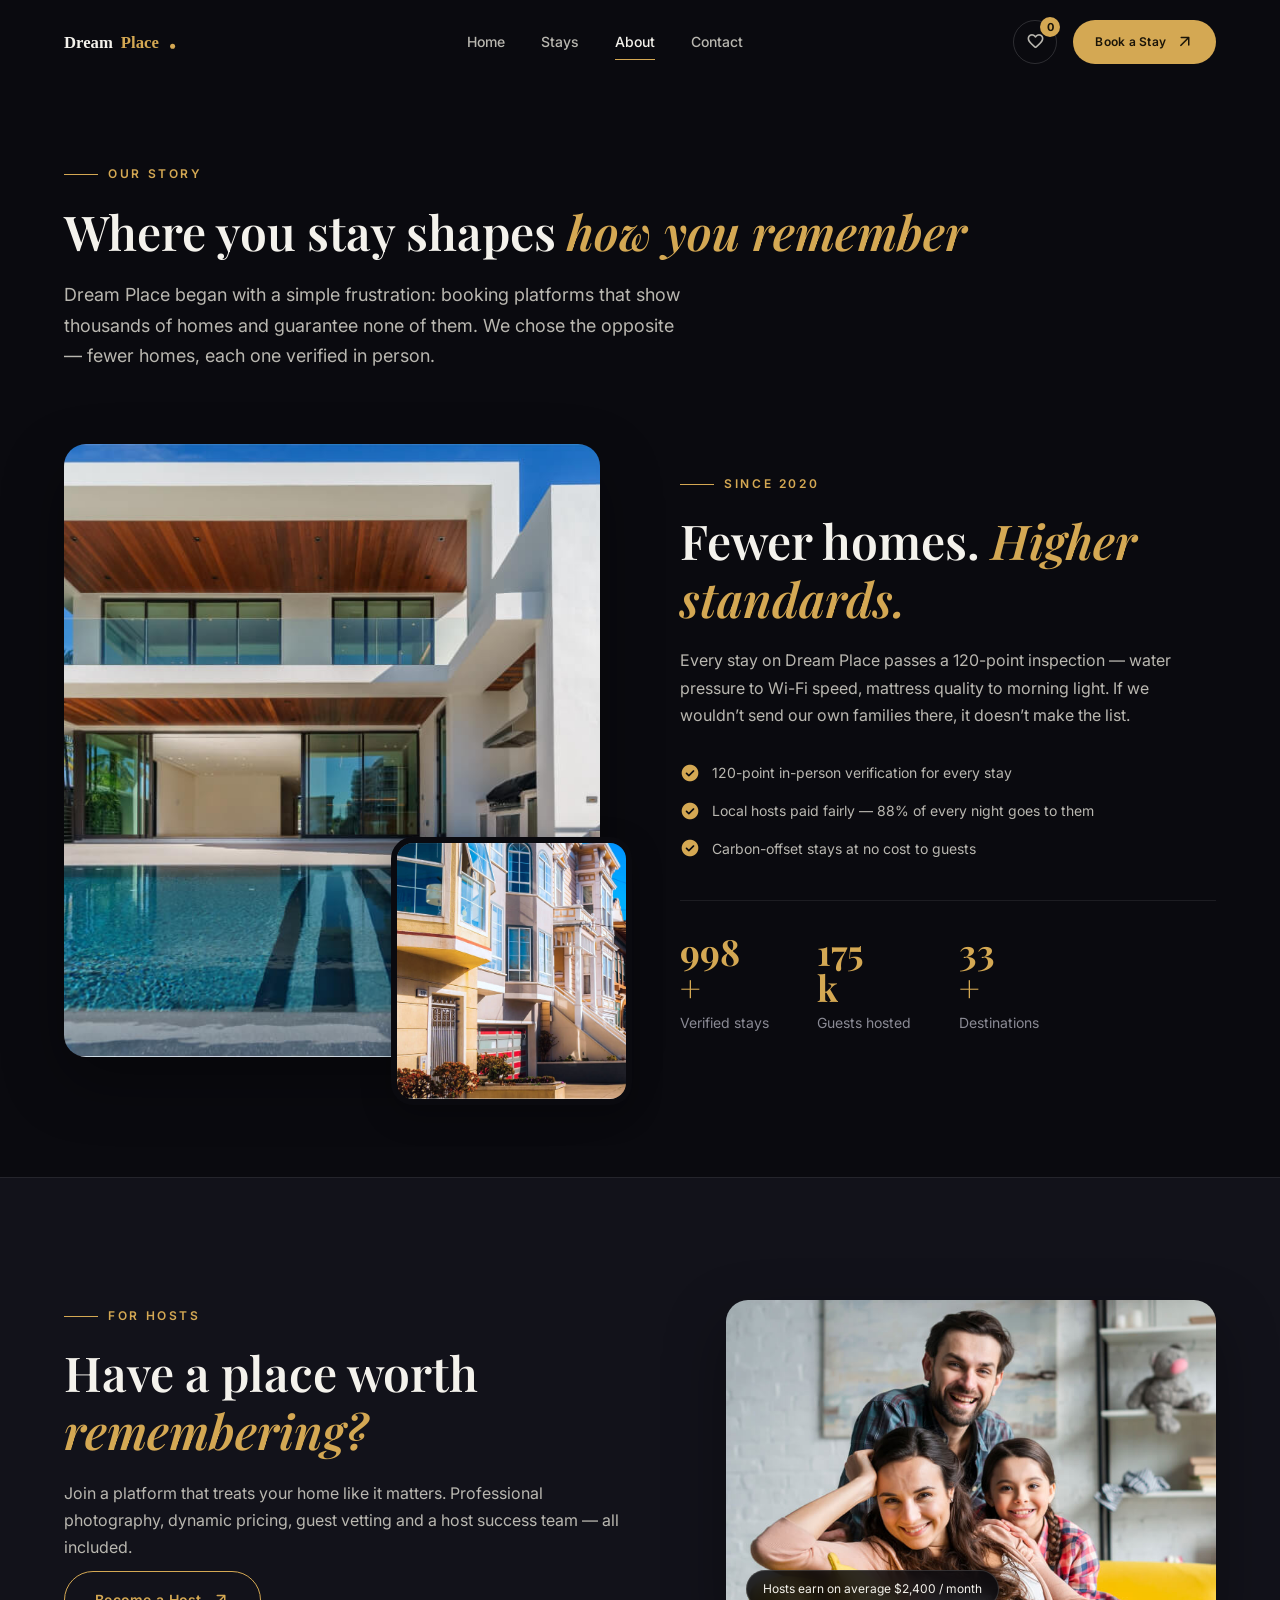
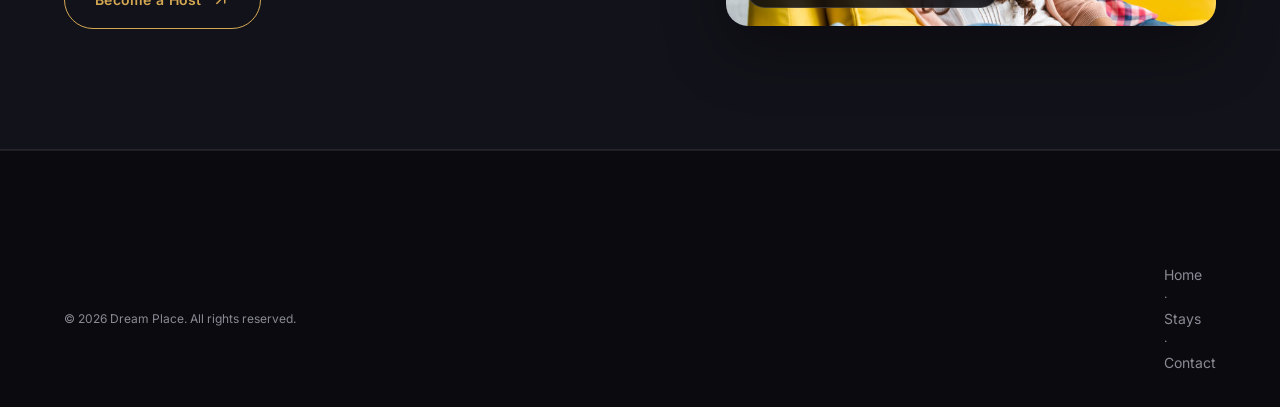
==== about.html @ 1226653e "feat: transform Dream Place into a high-end house booking platform - 6 connected pages: home, stays," ====
<!doctype html>
<html lang="en">
  <head>
    <meta charset="UTF-8" />
    <meta name="viewport" content="width=device-width, initial-scale=1.0" />
    <title>About — Dream Place</title>
    <meta name="description" content="The story behind Dream Place — a booking platform built on the belief that where you stay shapes how you remember." />
    <meta name="theme-color" content="#0a0a0f" />
    <link rel="shortcut icon" href="favicon.svg" type="image/svg+xml" />
    <link rel="preconnect" href="https://fonts.googleapis.com" />
    <link rel="preconnect" href="https://fonts.gstatic.com" crossorigin />
    <link
      href="https://fonts.googleapis.com/css2?family=Inter:wght@300;400;500;600;700&family=Playfair+Display:ital,wght@0,500;0,600;0,700;1,500&display=swap"
      rel="stylesheet" />
    <link
      rel="stylesheet"
      href="https://fonts.googleapis.com/css2?family=Material+Symbols+Rounded:opsz,wght,FILL,GRAD@24,400,0..1,0" />
    <link rel="stylesheet" href="./assets/css/style.css" />
    <link rel="stylesheet" href="./assets/css/pages.css" />
    <script src="./assets/js/main.js" defer></script>
    <script src="./assets/js/booking.js" defer></script>
  </head>
  <body>
    <a href="#main" class="skip-link">Skip to content</a>

    <header class="header" data-header>
      <div class="container header-inner">
        <a href="index.html" class="logo" aria-label="Dream Place — home">
          <img src="./assets/images/logo.svg" width="158" height="28" alt="Dream Place" />
        </a>
        <nav class="navbar" id="primary-navbar" aria-label="Main navigation" data-navbar>
          <ul class="navbar-list">
            <li><a href="index.html" class="navbar-link">Home</a></li>
            <li><a href="stays.html" class="navbar-link">Stays</a></li>
            <li><a href="about.html" class="navbar-link active" aria-current="page">About</a></li>
            <li><a href="contact.html" class="navbar-link">Contact</a></li>
          </ul>
        </nav>
        <div class="header-actions">
          <a href="favorites.html" class="icon-btn" aria-label="View saved stays" title="Saved stays">
            <span class="material-symbols-rounded" aria-hidden="true">favorite</span>
            <span class="icon-badge" data-fav-count hidden>0</span>
          </a>
          <a href="stays.html" class="btn btn-primary btn-sm">
            <span class="btn-text">Book a Stay</span>
            <span class="material-symbols-rounded" aria-hidden="true">arrow_outward</span>
          </a>
          <button class="nav-toggler" aria-label="Toggle navigation menu"
            aria-expanded="false" aria-controls="primary-navbar" data-nav-toggler>
            <span class="nav-line"></span>
            <span class="nav-line"></span>
          </button>
        </div>
      </div>
    </header>

    <main id="main">
      <section class="page-hero" aria-label="About Dream Place">
        <div class="container">
          <p class="section-tag reveal">Our story</p>
          <h1 class="section-title reveal" style="--reveal-delay: 80ms">
            Where you stay shapes
            <em class="accent-serif">how you remember</em>
          </h1>
          <p class="section-text reveal" style="--reveal-delay: 160ms">
            Dream Place began with a simple frustration: booking platforms that
            show thousands of homes and guarantee none of them. We chose the
            opposite — fewer homes, each one verified in person.
          </p>
        </div>
      </section>

      <section class="section pt-0" aria-label="Our story in detail">
        <div class="container">
          <div class="about-grid">
            <div class="about-media reveal">
              <figure class="about-frame about-frame-main">
                <img src="./assets/images/feature-banner-1.jpg" width="560" height="640"
                  loading="lazy" alt="A Dream Place curator inspecting a villa interior" class="img-cover" />
              </figure>
              <figure class="about-frame about-frame-float">
                <img src="./assets/images/feature-banner-2.jpg" width="340" height="380"
                  loading="lazy" alt="A verified Dream Place terrace at golden hour" class="img-cover" />
              </figure>
            </div>

            <div class="about-content">
              <p class="section-tag reveal">Since 2020</p>
              <h2 class="section-title reveal" style="--reveal-delay: 80ms">
                Fewer homes.
                <em class="accent-serif">Higher standards.</em>
              </h2>
              <p class="section-text reveal" style="--reveal-delay: 160ms">
                Every stay on Dream Place passes a 120-point inspection — water
                pressure to Wi-Fi speed, mattress quality to morning light. If we
                wouldn&rsquo;t send our own families there, it doesn&rsquo;t make the list.
              </p>

              <ul class="about-highlights reveal" style="--reveal-delay: 240ms">
                <li class="about-highlight">
                  <span class="material-symbols-rounded" aria-hidden="true">check_circle</span>
                  <span>120-point in-person verification for every stay</span>
                </li>
                <li class="about-highlight">
                  <span class="material-symbols-rounded" aria-hidden="true">check_circle</span>
                  <span>Local hosts paid fairly — 88% of every night goes to them</span>
                </li>
                <li class="about-highlight">
                  <span class="material-symbols-rounded" aria-hidden="true">check_circle</span>
                  <span>Carbon-offset stays at no cost to guests</span>
                </li>
              </ul>

              <dl class="hero-stats reveal" style="--reveal-delay: 320ms">
                <div class="stat">
                  <dt class="stat-value"><span data-counter="1200">0</span>+</dt>
                  <dd class="stat-label">Verified stays</dd>
                </div>
                <div class="stat">
                  <dt class="stat-value"><span data-counter="210">0</span>k</dt>
                  <dd class="stat-label">Guests hosted</dd>
                </div>
                <div class="stat">
                  <dt class="stat-value"><span data-counter="40">0</span>+</dt>
                  <dd class="stat-label">Destinations</dd>
                </div>
              </dl>
            </div>
          </div>
        </div>
      </section>

      <section class="section testimonials" id="hosts" aria-label="Become a host">
        <div class="container">
          <div class="experience-grid">
            <div class="experience-content">
              <p class="section-tag reveal">For hosts</p>
              <h2 class="section-title reveal" style="--reveal-delay: 80ms">
                Have a place worth
                <em class="accent-serif">remembering?</em>
              </h2>
              <p class="section-text reveal" style="--reveal-delay: 160ms">
                Join a platform that treats your home like it matters. Professional
                photography, dynamic pricing, guest vetting and a host success team —
                all included.
              </p>
              <a href="contact.html" class="btn btn-outline reveal" style="--reveal-delay: 240ms">
                <span class="btn-text">Become a Host</span>
                <span class="material-symbols-rounded" aria-hidden="true">arrow_outward</span>
              </a>
            </div>
            <a href="contact.html" class="video-card reveal" style="--reveal-delay: 120ms"
              aria-label="Apply to host with Dream Place">
              <img src="./assets/images/story-5.jpg" width="640" height="420"
                loading="lazy" alt="A host welcoming guests to a Dream Place home" class="img-cover" />
              <span class="video-caption">Hosts earn on average $2,400 / month</span>
            </a>
          </div>
        </div>
      </section>
    </main>

    <footer class="footer">
      <div class="container">
        <div class="footer-bottom">
          <p class="copyright">&copy; 2026 Dream Place. All rights reserved.</p>
          <p class="footer-note">
            <a href="index.html" class="footer-link">Home</a> ·
            <a href="stays.html" class="footer-link">Stays</a> ·
            <a href="contact.html" class="footer-link">Contact</a>
          </p>
        </div>
      </div>
    </footer>

    <button class="back-top" aria-label="Back to top" data-back-top>
      <span class="material-symbols-rounded" aria-hidden="true">arrow_upward</span>
    </button>
  </body>
</html>
---- assets/css/style.css ----
﻿/*-----------------------------------*\
  #style.css â€” shena9y work gallery
  Dark, editorial, high-end design system.
\*-----------------------------------*/

/*-----------------------------------*\
  #DESIGN TOKENS
\*-----------------------------------*/
:root {
  /* color */
  --bg: #0a0a0f;
  --bg-elevated: #12121a;
  --bg-surface: #17171f;
  --ink: #f4f2ec;
  --ink-soft: #b9b7b0;
  --muted: #8a8a94;
  --accent: #d4a853;
  --accent-strong: #e8c076;
  --accent-ink: #1a1408;
  --line: #ffffff14;
  --line-strong: #ffffff26;
  --overlay-60: #00000099;
  --overlay-80: #000000cc;
  --star: #f6bd26;

  /* typography */
  --font-sans: "Inter", system-ui, sans-serif;
  --font-serif: "Playfair Display", Georgia, serif;
  --fs-base: 62.5%;
  --fs-display: clamp(4rem, 6.5vw, 7.2rem);
  --fs-headline: clamp(3.2rem, 4.5vw, 4.8rem);
  --fs-title: clamp(2.2rem, 3vw, 2.8rem);
  --fs-body-large: 1.8rem;
  --fs-body: 1.6rem;
  --fs-label: 1.4rem;
  --fs-micro: 1.2rem;
  --lh-tight: 1.1;
  --lh-title: 1.2;
  --lh-body: 1.7;
  --weight-light: 300;
  --weight-regular: 400;
  --weight-medium: 500;
  --weight-semiBold: 600;
  --weight-bold: 700;
  --tracking-wide: 0.14em;
  --tracking-wider: 0.22em;

  /* radius */
  --radius-small: 8px;
  --radius-medium: 14px;
  --radius-large: 22px;
  --radius-full: 1000px;
  --radius-circle: 50%;

  /* shadow */
  --shadow-soft: 0 10px 30px #00000040;
  --shadow-lift: 0 24px 60px #00000059;
  --shadow-accent: 0 12px 40px #d4a85333;

  /* motion */
  --ease-out: cubic-bezier(0.16, 1, 0.3, 1);
  --duration-quick: 250ms;
  --duration-smooth: 600ms;
  --transition-quick: var(--duration-quick) var(--ease-out);
  --transition-smooth: var(--duration-smooth) var(--ease-out);

  /* layout */
  --container: 1200px;
  --gutter: 24px;
  --header-height: 84px;
}

/*-----------------------------------*\
  #RESET
\*-----------------------------------*/
*,
*::before,
*::after {
  margin: 0;
  padding: 0;
  box-sizing: border-box;
}

li {
  list-style: none;
}

a,
img,
span,
button,
input {
  display: block;
}

a {
  color: inherit;
  text-decoration: none;
}

img {
  height: auto;
}

button {
  background: none;
  border: none;
  font: inherit;
  color: inherit;
  cursor: pointer;
}

em {
  font-style: italic;
}

/*-----------------------------------*\
  #BASE
\*-----------------------------------*/
html {
  font-size: var(--fs-base);
  scroll-behavior: smooth;
  scroll-padding-top: var(--header-height);
}

body {
  background-color: var(--bg);
  color: var(--ink);
  font-family: var(--font-sans);
  font-size: var(--fs-body);
  font-weight: var(--weight-regular);
  line-height: var(--lh-body);
  overflow-x: hidden;
}

body.nav-open {
  overflow: hidden;
}

::selection {
  background: var(--accent);
  color: var(--accent-ink);
}

:focus-visible {
  outline: 2px solid var(--accent);
  outline-offset: 3px;
  border-radius: 2px;
}

.container {
  max-width: var(--container);
  margin-inline: auto;
  padding-inline: var(--gutter);
}

.img-cover {
  width: 100%;
  height: 100%;
  object-fit: cover;
}

.skip-link {
  position: fixed;
  top: -60px;
  left: 16px;
  z-index: 100;
  padding: 10px 20px;
  background: var(--accent);
  color: var(--accent-ink);
  font-size: var(--fs-label);
  font-weight: var(--weight-semiBold);
  border-radius: var(--radius-small);
  transition: top var(--transition-quick);
}

.skip-link:focus {
  top: 16px;
}

.material-symbols-rounded {
  font-variation-settings: "FILL" 0, "wght" 400, "GRAD" 0, "opsz" 24;
  font-size: 2rem;
}

/*-----------------------------------*\
  #TYPOGRAPHY UTILITIES
\*-----------------------------------*/
.display {
  font-family: var(--font-serif);
  font-size: var(--fs-display);
  font-weight: var(--weight-semiBold);
  line-height: var(--lh-tight);
  letter-spacing: -0.01em;
}

.accent-serif {
  font-family: var(--font-serif);
  color: var(--accent);
}

.section-tag {
  display: inline-flex;
  align-items: center;
  gap: 10px;
  font-size: var(--fs-micro);
  font-weight: var(--weight-semiBold);
  letter-spacing: var(--tracking-wider);
  text-transform: uppercase;
  color: var(--accent);
  margin-block-end: 18px;
}

.section-tag::before {
  content: "";
  width: 34px;
  height: 1px;
  background: var(--accent);
}

.section-title {
  font-family: var(--font-serif);
  font-size: var(--fs-headline);
  font-weight: var(--weight-semiBold);
  line-height: var(--lh-title);
  margin-block-end: 20px;
}

.section-text {
  color: var(--ink-soft);
  max-width: 56ch;
}

.section {
  padding-block: 120px;
}

.section-head {
  max-width: 640px;
  margin-block-end: 64px;
}

/*-----------------------------------*\
  #BUTTONS
\*-----------------------------------*/
.btn {
  display: inline-flex;
  align-items: center;
  justify-content: center;
  gap: 10px;
  padding: 16px 30px;
  font-size: var(--fs-label);
  font-weight: var(--weight-semiBold);
  letter-spacing: 0.02em;
  border-radius: var(--radius-full);
  transition: var(--transition-quick);
  white-space: nowrap;
}

.btn .material-symbols-rounded {
  font-size: 1.8rem;
  transition: transform var(--transition-quick);
}

.btn:hover .material-symbols-rounded {
  transform: translate(2px, -2px);
}

.btn-primary {
  background: var(--accent);
  color: var(--accent-ink);
}

.btn-primary:hover {
  background: var(--accent-strong);
  box-shadow: var(--shadow-accent);
  transform: translateY(-2px);
}

.btn-ghost {
  color: var(--ink);
  border: 1px solid var(--line-strong);
}

.btn-ghost:hover {
  border-color: var(--accent);
  color: var(--accent);
}

.btn-outline {
  color: var(--accent);
  border: 1px solid var(--accent);
  margin-block-start: 10px;
}

.btn-outline:hover {
  background: var(--accent);
  color: var(--accent-ink);
  transform: translateY(-2px);
}

.btn-sm {
  padding: 12px 22px;
  font-size: var(--fs-micro);
}

/*-----------------------------------*\
  #HEADER
\*-----------------------------------*/
.header {
  position: fixed;
  inset-block-start: 0;
  inset-inline: 0;
  z-index: 50;
  height: var(--header-height);
  display: flex;
  align-items: center;
  transition: var(--transition-quick);
}

.header.active {
  height: 68px;
  background: #0a0a0fd9;
  backdrop-filter: blur(14px);
  -webkit-backdrop-filter: blur(14px);
  border-block-end: 1px solid var(--line);
}

.header-inner {
  display: flex;
  align-items: center;
  justify-content: space-between;
  gap: 24px;
  width: 100%;
}

.logo img {
  width: 132px;
  height: 28px;
  object-fit: contain;
}

.navbar-list {
  display: flex;
  gap: 36px;
}

.navbar-link {
  position: relative;
  font-size: var(--fs-label);
  font-weight: var(--weight-medium);
  color: var(--ink-soft);
  padding-block: 6px;
  transition: color var(--transition-quick);
}

.navbar-link::after {
  content: "";
  position: absolute;
  inset-block-end: 0;
  inset-inline-start: 0;
  width: 100%;
  height: 1px;
  background: var(--accent);
  transform: scaleX(0);
  transform-origin: right;
  transition: transform var(--transition-quick);
}

.navbar-link:hover,
.navbar-link.active {
  color: var(--ink);
}

.navbar-link:hover::after,
.navbar-link.active::after {
  transform: scaleX(1);
  transform-origin: left;
}

.header-actions {
  display: flex;
  align-items: center;
  gap: 16px;
}

.nav-toggler {
  display: none;
  flex-direction: column;
  justify-content: center;
  gap: 6px;
  width: 44px;
  height: 44px;
  padding: 10px;
  border: 1px solid var(--line-strong);
  border-radius: var(--radius-circle);
}

.nav-line {
  height: 2px;
  width: 100%;
  background: var(--ink);
  border-radius: 2px;
  transition: var(--transition-quick);
}

.nav-toggler.active .nav-line:first-child {
  transform: translateY(4px) rotate(45deg);
}

.nav-toggler.active .nav-line:last-child {
  transform: translateY(-4px) rotate(-45deg);
}

/* icon button (favorites) */
.icon-btn {
  position: relative;
  display: inline-flex;
  align-items: center;
  justify-content: center;
  width: 44px;
  height: 44px;
  color: var(--ink-soft);
  border: 1px solid var(--line-strong);
  border-radius: var(--radius-circle);
  transition: var(--transition-quick);
}

.icon-btn:hover {
  color: var(--accent);
  border-color: var(--accent);
}

.icon-btn .material-symbols-rounded {
  font-size: 1.9rem;
}

.icon-badge {
  position: absolute;
  inset-block-start: -4px;
  inset-inline-end: -4px;
  min-width: 20px;
  height: 20px;
  display: inline-flex;
  align-items: center;
  justify-content: center;
  padding-inline: 5px;
  background: var(--accent);
  color: var(--accent-ink);
  font-size: 1.1rem;
  font-weight: var(--weight-bold);
  font-family: var(--font-sans);
  border-radius: var(--radius-full);
}

.btn-block {
  width: 100%;
}

.sr-only {
  position: absolute;
  width: 1px;
  height: 1px;
  overflow: hidden;
  clip: rect(0 0 0 0);
  white-space: nowrap;
}

.pt-0 {
  padding-block-start: 0 !important;
}

/*-----------------------------------*\
  #HERO
\*-----------------------------------*/
.hero {
  position: relative;
  padding-block: calc(var(--header-height) + 80px) 120px;
  overflow: hidden;
}

.hero-glow {
  position: absolute;
  border-radius: var(--radius-circle);
  filter: blur(120px);
  pointer-events: none;
}

.hero-glow-1 {
  width: 520px;
  height: 520px;
  top: -160px;
  right: -120px;
  background: #d4a8531f;
}

.hero-glow-2 {
  width: 420px;
  height: 420px;
  bottom: -140px;
  left: -140px;
  background: #4a5cff14;
}

.hero-grid {
  position: relative;
  display: grid;
  grid-template-columns: 1.1fr 0.9fr;
  align-items: center;
  gap: 64px;
}

.eyebrow {
  display: inline-flex;
  align-items: center;
  gap: 10px;
  font-size: var(--fs-micro);
  font-weight: var(--weight-medium);
  letter-spacing: var(--tracking-wide);
  text-transform: uppercase;
  color: var(--ink-soft);
  padding: 8px 18px;
  border: 1px solid var(--line-strong);
  border-radius: var(--radius-full);
  margin-block-end: 28px;
}

.eyebrow-dot {
  width: 8px;
  height: 8px;
  border-radius: var(--radius-circle);
  background: var(--accent);
  animation: pulse 2.4s ease-in-out infinite;
}

@keyframes pulse {
  0%, 100% { box-shadow: 0 0 0 0 #d4a85366; }
  50% { box-shadow: 0 0 0 8px #d4a85300; }
}

.hero .display {
  margin-block-end: 26px;
}

.hero-text {
  font-size: var(--fs-body-large);
  color: var(--ink-soft);
  max-width: 52ch;
  margin-block-end: 40px;
}

.hero-actions {
  display: flex;
  flex-wrap: wrap;
  gap: 16px;
  margin-block-end: 56px;
}

.hero-stats {
  display: flex;
  gap: 48px;
  border-block-start: 1px solid var(--line);
  padding-block-start: 32px;
}

.stat-value {
  font-family: var(--font-serif);
  font-size: 3.6rem;
  font-weight: var(--weight-bold);
  color: var(--accent);
  line-height: 1;
  margin-block-end: 6px;
}

.stat-label {
  font-size: var(--fs-label);
  color: var(--muted);
}

/*-----------------------------------*\
  #BOOKING SEARCH BAR
\*-----------------------------------*/
.search-bar {
  display: grid;
  grid-template-columns: 1.3fr 1fr 1fr 0.9fr auto;
  align-items: end;
  gap: 4px;
  padding: 10px;
  background: var(--bg-elevated);
  border: 1px solid var(--line-strong);
  border-radius: var(--radius-medium);
  box-shadow: var(--shadow-soft);
  margin-block-end: 48px;
}

.search-field {
  padding: 8px 14px;
  border-inline-end: 1px solid var(--line);
}

.search-field:nth-last-of-type(1) {
  border-inline-end: none;
}

.search-label {
  display: flex;
  align-items: center;
  gap: 6px;
  font-size: var(--fs-micro);
  font-weight: var(--weight-semiBold);
  letter-spacing: 0.04em;
  text-transform: uppercase;
  color: var(--muted);
  margin-block-end: 4px;
}

.search-label .material-symbols-rounded {
  font-size: 1.5rem;
  color: var(--accent);
}

.search-field input,
.search-field select {
  width: 100%;
  background: none;
  border: none;
  color: var(--ink);
  font-family: var(--font-sans);
  font-size: var(--fs-label);
  font-weight: var(--weight-medium);
  outline: none;
  color-scheme: dark;
}

.search-field input::placeholder {
  color: var(--muted);
}

.search-field select option {
  background: var(--bg-elevated);
  color: var(--ink);
}

.search-submit {
  display: inline-flex;
  align-items: center;
  justify-content: center;
  width: 52px;
  height: 52px;
  background: var(--accent);
  color: var(--accent-ink);
  border-radius: var(--radius-small);
  transition: var(--transition-quick);
}

.search-submit:hover {
  background: var(--accent-strong);
  box-shadow: var(--shadow-accent);
}

/*-----------------------------------*\
  #COLLECTIONS
\*-----------------------------------*/
.collections {
  padding-block-start: 0;
}

.collection-list {
  display: grid;
  grid-template-columns: repeat(4, 1fr);
  gap: 24px;
}

.collection-card {
  position: relative;
  padding: 36px 28px 32px;
  background: var(--bg-surface);
  border: 1px solid var(--line);
  border-radius: var(--radius-medium);
  overflow: hidden;
  transition: var(--transition-quick);
}

.collection-card:hover {
  transform: translateY(-6px);
  border-color: var(--line-strong);
  box-shadow: var(--shadow-soft);
}

.collection-icon {
  display: inline-flex;
  align-items: center;
  justify-content: center;
  width: 56px;
  height: 56px;
  font-size: 2.4rem;
  color: var(--accent);
  background: #d4a85314;
  border-radius: var(--radius-circle);
  margin-block-end: 24px;
}

.collection-title {
  font-family: var(--font-serif);
  font-size: var(--fs-title);
  font-weight: var(--weight-semiBold);
  margin-block-end: 12px;
}

.collection-text {
  font-size: var(--fs-label);
  color: var(--muted);
  margin-block-end: 20px;
}

.collection-link {
  display: inline-flex;
  align-items: center;
  gap: 6px;
  font-size: var(--fs-label);
  font-weight: var(--weight-semiBold);
  color: var(--accent);
}

.collection-link .material-symbols-rounded {
  font-size: 1.6rem;
  transition: transform var(--transition-quick);
}

.collection-link:hover .material-symbols-rounded {
  transform: translate(2px, -2px);
}

.collection-index {
  position: absolute;
  inset-block-start: 24px;
  inset-inline-end: 24px;
  font-family: var(--font-serif);
  font-size: 2.4rem;
  font-style: italic;
  color: #ffffff12;
}

/*-----------------------------------*\
  #STAY CARDS
\*-----------------------------------*/
.section-head-row {
  display: flex;
  align-items: flex-end;
  justify-content: space-between;
  gap: 32px;
  margin-block-end: 56px;
}

.section-head-row .section-head {
  margin-block-end: 0;
}

.stay-grid {
  display: grid;
  grid-template-columns: repeat(3, 1fr);
  gap: 28px;
}

.stay-card {
  background: var(--bg-surface);
  border: 1px solid var(--line);
  border-radius: var(--radius-medium);
  overflow: hidden;
  transition: var(--transition-quick);
}

.stay-card:hover {
  transform: translateY(-6px);
  border-color: var(--line-strong);
  box-shadow: var(--shadow-lift);
}

.stay-media {
  position: relative;
  aspect-ratio: 3 / 2.2;
  overflow: hidden;
}

.stay-media .img-cover {
  transition: transform 1s var(--ease-out);
}

.stay-card:hover .stay-media .img-cover {
  transform: scale(1.06);
}

.stay-tag {
  position: absolute;
  inset-block-start: 16px;
  inset-inline-start: 16px;
  padding: 6px 14px;
  background: #0a0a0fd9;
  backdrop-filter: blur(8px);
  color: var(--accent-strong);
  font-size: var(--fs-micro);
  font-weight: var(--weight-semiBold);
  letter-spacing: 0.06em;
  text-transform: uppercase;
  border: 1px solid #d4a8534d;
  border-radius: var(--radius-full);
}

.fav-btn {
  position: absolute;
  inset-block-start: 14px;
  inset-inline-end: 14px;
  display: inline-flex;
  align-items: center;
  justify-content: center;
  width: 40px;
  height: 40px;
  background: #0a0a0fd9;
  backdrop-filter: blur(8px);
  color: var(--ink);
  border-radius: var(--radius-circle);
  transition: var(--transition-quick);
}

.fav-btn .material-symbols-rounded {
  font-size: 1.9rem;
  transition: var(--transition-quick);
}

.fav-btn:hover {
  color: var(--accent);
}

.fav-btn.active {
  color: #ff5d73;
}

.fav-btn.active .material-symbols-rounded {
  font-variation-settings: "FILL" 1, "wght" 400, "GRAD" 0, "opsz" 24;
}

.stay-body {
  padding: 22px 22px 24px;
}

.stay-head {
  display: flex;
  justify-content: space-between;
  gap: 12px;
  margin-block-end: 14px;
}

.stay-type {
  font-size: var(--fs-micro);
  letter-spacing: 0.08em;
  text-transform: uppercase;
  color: var(--muted);
  margin-block-end: 4px;
}

.stay-title {
  font-family: var(--font-serif);
  font-size: 2.2rem;
  font-weight: var(--weight-semiBold);
  line-height: var(--lh-title);
}

.stay-title a {
  transition: color var(--transition-quick);
}

.stay-title a:hover {
  color: var(--accent);
}

.stay-rating {
  display: inline-flex;
  align-items: center;
  gap: 4px;
  font-size: var(--fs-label);
  font-weight: var(--weight-semiBold);
  color: var(--ink);
  white-space: nowrap;
}

.stay-rating .material-symbols-rounded {
  font-size: 1.6rem;
  color: var(--star);
  font-variation-settings: "FILL" 1, "wght" 400, "GRAD" 0, "opsz" 24;
}

.stay-reviews {
  color: var(--muted);
  font-weight: var(--weight-regular);
}

.stay-specs {
  display: flex;
  flex-wrap: wrap;
  gap: 14px;
  padding-block: 14px;
  border-block: 1px solid var(--line);
  margin-block-end: 16px;
}

.stay-specs li {
  display: inline-flex;
  align-items: center;
  gap: 6px;
  font-size: var(--fs-micro);
  color: var(--ink-soft);
}

.stay-specs .material-symbols-rounded {
  font-size: 1.5rem;
  color: var(--accent);
}

.stay-foot {
  display: flex;
  align-items: center;
  justify-content: space-between;
  gap: 12px;
}

.stay-price {
  font-size: var(--fs-body);
  color: var(--muted);
}

.stay-price strong {
  font-family: var(--font-serif);
  font-size: 2.2rem;
  color: var(--ink);
}

.stay-cta {
  display: inline-flex;
  align-items: center;
  gap: 6px;
  font-size: var(--fs-label);
  font-weight: var(--weight-semiBold);
  color: var(--accent);
}

.stay-cta .material-symbols-rounded {
  font-size: 1.6rem;
  transition: transform var(--transition-quick);
}

.stay-cta:hover .material-symbols-rounded {
  transform: translate(2px, -2px);
}

/*-----------------------------------*\
  #NEWSLETTER + FORM NOTES
\*-----------------------------------*/
.newsletter-form {
  position: relative;
  display: flex;
  gap: 12px;
  max-width: 520px;
  margin-inline: auto;
}

.newsletter-form input {
  flex: 1;
  padding: 16px 22px;
  background: var(--bg);
  border: 1px solid var(--line-strong);
  border-radius: var(--radius-full);
  color: var(--ink);
  font-family: var(--font-sans);
  font-size: var(--fs-label);
  outline: none;
  transition: border-color var(--transition-quick);
}

.newsletter-form input:focus {
  border-color: var(--accent);
}

.newsletter-form input::placeholder {
  color: var(--muted);
}

.form-note {
  min-height: 24px;
  margin-block-start: 16px;
  font-size: var(--fs-label);
  color: var(--accent-strong);
}

.hero-media {
  position: relative;
}

.hero-frame {
  border-radius: var(--radius-large);
  overflow: hidden;
  aspect-ratio: 5 / 6;
  box-shadow: var(--shadow-lift);
}

.hero-frame .img-cover {
  transition: transform 1.2s var(--ease-out);
}

.hero-media:hover .hero-frame .img-cover {
  transform: scale(1.04);
}

.hero-card {
  position: absolute;
  inset-block-end: 32px;
  inset-inline-start: -48px;
  display: flex;
  align-items: center;
  gap: 20px;
  padding: 18px 24px;
  background: #12121ae6;
  backdrop-filter: blur(12px);
  -webkit-backdrop-filter: blur(12px);
  border: 1px solid var(--line-strong);
  border-radius: var(--radius-medium);
  transition: var(--transition-quick);
}

.hero-card:hover {
  border-color: var(--accent);
  transform: translateY(-4px);
}

.hero-card .material-symbols-rounded {
  color: var(--accent);
}

.hero-card-label {
  font-size: var(--fs-micro);
  letter-spacing: var(--tracking-wide);
  text-transform: uppercase;
  color: var(--muted);
  margin-block-end: 4px;
}

.hero-card-title {
  font-family: var(--font-serif);
  font-size: 2rem;
  font-weight: var(--weight-semiBold);
}

/*-----------------------------------*\
  #SERVICES
\*-----------------------------------*/
.services {
  background: var(--bg-elevated);
  border-block: 1px solid var(--line);
}

.service-list {
  display: grid;
  grid-template-columns: repeat(4, 1fr);
  gap: 24px;
}

.service-card {
  position: relative;
  padding: 36px 28px 32px;
  background: var(--bg-surface);
  border: 1px solid var(--line);
  border-radius: var(--radius-medium);
  overflow: hidden;
  transition: var(--transition-quick);
}

.service-card::after {
  content: "";
  position: absolute;
  inset-block-start: 0;
  inset-inline-start: 0;
  width: 100%;
  height: 2px;
  background: linear-gradient(90deg, var(--accent), transparent);
  transform: scaleX(0);
  transform-origin: left;
  transition: transform var(--transition-smooth);
}

.service-card:hover {
  transform: translateY(-6px);
  border-color: var(--line-strong);
  box-shadow: var(--shadow-soft);
}

.service-card:hover::after {
  transform: scaleX(1);
}

.service-icon {
  display: inline-flex;
  align-items: center;
  justify-content: center;
  width: 56px;
  height: 56px;
  font-size: 2.4rem;
  color: var(--accent);
  background: #d4a85314;
  border-radius: var(--radius-circle);
  margin-block-end: 24px;
}

.service-title {
  font-family: var(--font-serif);
  font-size: var(--fs-title);
  font-weight: var(--weight-semiBold);
  margin-block-end: 12px;
}

.service-text {
  font-size: var(--fs-label);
  color: var(--muted);
}

.service-index {
  position: absolute;
  inset-block-start: 24px;
  inset-inline-end: 24px;
  font-family: var(--font-serif);
  font-size: 2.4rem;
  font-style: italic;
  color: #ffffff12;
}

/*-----------------------------------*\
  #WORK GALLERY
\*-----------------------------------*/
.work-filters {
  display: flex;
  flex-wrap: wrap;
  gap: 12px;
  margin-block-end: 48px;
}

.filter-btn {
  padding: 10px 24px;
  font-size: var(--fs-label);
  font-weight: var(--weight-medium);
  color: var(--ink-soft);
  border: 1px solid var(--line-strong);
  border-radius: var(--radius-full);
  transition: var(--transition-quick);
}

.filter-btn:hover {
  color: var(--ink);
  border-color: var(--accent);
}

.filter-btn.active {
  background: var(--accent);
  border-color: var(--accent);
  color: var(--accent-ink);
}

.work-grid {
  display: grid;
  grid-template-columns: repeat(4, 1fr);
  gap: 24px;
}

.work-card {
  border-radius: var(--radius-medium);
  overflow: hidden;
  transition: opacity var(--transition-smooth), transform var(--transition-smooth);
}

.work-card.hidden {
  display: none;
}

.work-link {
  position: relative;
  display: block;
  aspect-ratio: 3 / 3.6;
}

.work-media {
  position: absolute;
  inset: 0;
}

.work-media .img-cover {
  transition: transform 1s var(--ease-out);
}

.work-card:hover .work-media .img-cover {
  transform: scale(1.07);
}

.work-overlay {
  position: absolute;
  inset: 0;
  display: flex;
  flex-direction: column;
  justify-content: space-between;
  padding: 24px;
  background: linear-gradient(to top, var(--overlay-80), var(--overlay-60) 45%, transparent 75%);
  opacity: 0;
  transition: opacity var(--transition-quick);
}

.work-card:hover .work-overlay,
.work-link:focus-visible .work-overlay {
  opacity: 1;
}

.work-arrow {
  align-self: flex-end;
  display: inline-flex;
  align-items: center;
  justify-content: center;
  width: 48px;
  height: 48px;
  color: var(--accent-ink);
  background: var(--accent);
  border-radius: var(--radius-circle);
  transform: translateY(-8px);
  transition: transform var(--transition-quick);
}

.work-card:hover .work-arrow {
  transform: translateY(0);
}

.work-cat {
  font-size: var(--fs-micro);
  letter-spacing: var(--tracking-wide);
  text-transform: uppercase;
  color: var(--accent-strong);
  margin-block-end: 6px;
}

.work-title {
  font-family: var(--font-serif);
  font-size: 2.4rem;
  font-weight: var(--weight-semiBold);
  line-height: var(--lh-title);
}

/*-----------------------------------*\
  #ABOUT + MARQUEE
\*-----------------------------------*/
.about {
  padding-block-start: 0;
}

.marquee {
  overflow: hidden;
  border-block: 1px solid var(--line);
  padding-block: 22px;
  margin-block-end: 100px;
}

.marquee-track {
  display: flex;
  gap: 64px;
  width: max-content;
  animation: marquee 22s linear infinite;
}

.marquee-item {
  font-family: var(--font-serif);
  font-size: 3.2rem;
  font-style: italic;
  font-weight: var(--weight-medium);
  color: #ffffff1f;
  white-space: nowrap;
}

.marquee-item:nth-child(odd) {
  color: var(--accent);
}

@keyframes marquee {
  to { transform: translateX(-50%); }
}

.about-grid {
  display: grid;
  grid-template-columns: 1fr 1fr;
  align-items: center;
  gap: 80px;
}

.about-media {
  position: relative;
}

.about-frame {
  border-radius: var(--radius-large);
  overflow: hidden;
}

.about-frame-main {
  aspect-ratio: 7 / 8;
  box-shadow: var(--shadow-lift);
}

.about-frame-float {
  position: absolute;
  inset-block-end: -48px;
  inset-inline-end: -32px;
  width: 45%;
  aspect-ratio: 9 / 10;
  border: 6px solid var(--bg);
  box-shadow: var(--shadow-soft);
}

.about-highlights {
  display: grid;
  gap: 14px;
  margin-block: 32px 40px;
}

.about-highlight {
  display: flex;
  align-items: center;
  gap: 12px;
  font-size: var(--fs-label);
  color: var(--ink-soft);
}

.about-highlight .material-symbols-rounded {
  color: var(--accent);
  font-variation-settings: "FILL" 1, "wght" 400, "GRAD" 0, "opsz" 24;
}

/*-----------------------------------*\
  #TESTIMONIALS
\*-----------------------------------*/
.testimonials {
  background: var(--bg-elevated);
  border-block: 1px solid var(--line);
}

.quote-grid {
  display: grid;
  grid-template-columns: repeat(3, 1fr);
  gap: 24px;
}

.quote-card {
  display: flex;
  flex-direction: column;
  gap: 22px;
  padding: 36px 30px;
  background: var(--bg-surface);
  border: 1px solid var(--line);
  border-radius: var(--radius-medium);
  transition: var(--transition-quick);
}

.quote-card:hover {
  transform: translateY(-6px);
  border-color: var(--line-strong);
  box-shadow: var(--shadow-soft);
}

.quote-stars {
  display: flex;
  gap: 4px;
}

.quote-stars .material-symbols-rounded {
  font-size: 1.6rem;
  color: var(--star);
  font-variation-settings: "FILL" 1, "wght" 400, "GRAD" 0, "opsz" 24;
}

.quote-text {
  font-size: var(--fs-body);
  line-height: var(--lh-body);
  color: var(--ink-soft);
  flex: 1;
}

.quote-text em {
  color: var(--ink);
}

.quote-author {
  display: flex;
  align-items: center;
  gap: 14px;
}

.quote-avatar {
  width: 48px;
  height: 48px;
  border-radius: var(--radius-circle);
  object-fit: cover;
}

.quote-name {
  font-weight: var(--weight-semiBold);
  font-size: var(--fs-label);
}

.quote-role {
  font-size: var(--fs-micro);
  color: var(--muted);
}
/*-----------------------------------*\
  #CTA
\*-----------------------------------*/
.cta-box {
  position: relative;
  text-align: center;
  padding: 100px 40px;
  background: var(--bg-elevated);
  border: 1px solid var(--line);
  border-radius: var(--radius-large);
  overflow: hidden;
}

.cta-box::before {
  content: "";
  position: absolute;
  inset-block-start: -40%;
  inset-inline-start: 50%;
  width: 560px;
  height: 560px;
  transform: translateX(-50%);
  background: radial-gradient(circle, #d4a8531f, transparent 65%);
  pointer-events: none;
}

.cta-box .section-tag {
  justify-content: center;
}

.cta-box .section-tag::before {
  display: none;
}

.cta-title {
  position: relative;
  font-family: var(--font-serif);
  font-size: var(--fs-headline);
  font-weight: var(--weight-semiBold);
  line-height: var(--lh-title);
  max-width: 700px;
  margin-inline: auto;
  margin-block-end: 36px;
}

.cta-mail {
  position: relative;
  display: inline-flex;
  align-items: center;
  gap: 12px;
  font-family: var(--font-serif);
  font-size: clamp(2.2rem, 3.4vw, 3.6rem);
  font-weight: var(--weight-medium);
  color: var(--accent);
  border-block-end: 1px solid var(--accent);
  padding-block-end: 8px;
  transition: var(--transition-quick);
}

.cta-mail:hover {
  color: var(--accent-strong);
  border-color: var(--accent-strong);
  gap: 20px;
}

/*-----------------------------------*\
  #FOOTER
\*-----------------------------------*/
.footer {
  border-block-start: 1px solid var(--line);
  padding-block: 80px 32px;
}

.footer-top {
  display: grid;
  grid-template-columns: 1.6fr 1fr 1fr 1fr;
  gap: 48px;
  padding-block-end: 56px;
  border-block-end: 1px solid var(--line);
}

.footer-text {
  color: var(--muted);
  font-size: var(--fs-label);
  max-width: 34ch;
  margin-block: 20px 28px;
}

.social-list {
  display: flex;
  gap: 12px;
}

.social-link {
  display: inline-flex;
  align-items: center;
  justify-content: center;
  width: 44px;
  height: 44px;
  color: var(--ink-soft);
  border: 1px solid var(--line-strong);
  border-radius: var(--radius-circle);
  transition: var(--transition-quick);
}

.social-link .material-symbols-rounded {
  font-size: 1.8rem;
}

.social-link img {
  width: 18px;
  height: 18px;
  filter: invert(80%);
}

.social-link:hover {
  color: var(--accent);
  border-color: var(--accent);
  transform: translateY(-3px);
}

.footer-nav-title {
  font-size: var(--fs-micro);
  font-weight: var(--weight-semiBold);
  letter-spacing: var(--tracking-wider);
  text-transform: uppercase;
  color: var(--ink);
  margin-block-end: 22px;
}

.footer-nav-list {
  display: grid;
  gap: 12px;
}

.footer-link {
  font-size: var(--fs-label);
  color: var(--muted);
  transition: color var(--transition-quick);
}

a.footer-link:hover {
  color: var(--accent);
}

.footer-link-static {
  cursor: default;
}

.footer-bottom {
  display: flex;
  align-items: center;
  justify-content: space-between;
  gap: 16px;
  flex-wrap: wrap;
  padding-block-start: 32px;
}

.copyright,
.footer-note {
  font-size: var(--fs-micro);
  color: var(--muted);
}

/*-----------------------------------*\
  #BACK TO TOP
\*-----------------------------------*/
.back-top {
  position: fixed;
  inset-block-end: 28px;
  inset-inline-end: 28px;
  z-index: 40;
  display: inline-flex;
  align-items: center;
  justify-content: center;
  width: 52px;
  height: 52px;
  background: var(--accent);
  color: var(--accent-ink);
  border-radius: var(--radius-circle);
  box-shadow: var(--shadow-accent);
  opacity: 0;
  visibility: hidden;
  transform: translateY(16px);
  transition: var(--transition-quick);
}

.back-top.active {
  opacity: 1;
  visibility: visible;
  transform: translateY(0);
}

.back-top:hover {
  background: var(--accent-strong);
  transform: translateY(-4px);
}

/*-----------------------------------*\
  #REVEAL ANIMATIONS
\*-----------------------------------*/
.reveal {
  opacity: 0;
  transform: translateY(32px);
  transition:
    opacity var(--transition-smooth),
    transform var(--transition-smooth);
  transition-delay: var(--reveal-delay, 0ms);
}

.reveal.revealed {
  opacity: 1;
  transform: translateY(0);
}
/*-----------------------------------*\
  #RESPONSIVE
\*-----------------------------------*/
@media (max-width: 1080px) {
  .hero-grid {
    grid-template-columns: 1fr;
    gap: 72px;
  }

  .hero-media {
    max-width: 560px;
  }

  .hero-card {
    inset-inline-start: 24px;
  }

  .service-list,
  .work-grid {
    grid-template-columns: repeat(2, 1fr);
  }

  .quote-grid {
    grid-template-columns: 1fr 1fr;
  }

  .footer-top {
    grid-template-columns: 1fr 1fr;
  }

  .about-grid {
    gap: 56px;
  }
}

@media (max-width: 860px) {
  .nav-toggler {
    display: flex;
  }

  .navbar {
    position: fixed;
    inset-block-start: 0;
    inset-inline-end: 0;
    height: 100dvh;
    width: min(360px, 85vw);
    background: var(--bg-elevated);
    border-inline-start: 1px solid var(--line);
    padding: calc(var(--header-height) + 24px) 40px 40px;
    transform: translateX(100%);
    transition: transform var(--transition-smooth);
    z-index: 45;
  }

  .navbar.active {
    transform: translateX(0);
  }

  .navbar-list {
    flex-direction: column;
    gap: 8px;
  }

  .navbar-link {
    font-size: 2.2rem;
    font-family: var(--font-serif);
    padding-block: 12px;
  }

  .header-actions .btn {
    display: none;
  }

  .about-grid {
    grid-template-columns: 1fr;
  }

  .about-frame-float {
    inset-inline-end: 8px;
  }
}

@media (max-width: 600px) {
  :root {
    --gutter: 20px;
  }

  .section {
    padding-block: 80px;
  }

  .hero {
    padding-block: calc(var(--header-height) + 48px) 80px;
  }

  .hero-stats {
    gap: 28px;
    flex-wrap: wrap;
  }

  .service-list,
  .work-grid,
  .quote-grid,
  .footer-top {
    grid-template-columns: 1fr;
  }

  .work-link {
    aspect-ratio: 4 / 3.4;
  }

  .hero-card {
    inset-inline-start: 12px;
    inset-block-end: 16px;
    padding: 14px 18px;
  }

  .about-frame-float {
    display: none;
  }

  .cta-box {
    padding: 72px 24px;
  }

  .marquee {
    margin-block-end: 64px;
  }

  .footer-bottom {
    flex-direction: column;
    align-items: flex-start;
  }
}

/*-----------------------------------*\
  #REDUCED MOTION
\*-----------------------------------*/
@media (prefers-reduced-motion: reduce) {
  *,
  *::before,
  *::after {
    animation-duration: 0.01ms !important;
    animation-iteration-count: 1 !important;
    transition-duration: 0.01ms !important;
  }

  html {
    scroll-behavior: auto;
  }

  .reveal {
    opacity: 1;
    transform: none;
  }
}
---- assets/css/pages.css ----
/*-----------------------------------*\
  #pages.css — inner pages (Dream Place)
\*-----------------------------------*/

/*-----------------------------------*\
  #PAGE HERO + FILTER BAR
\*-----------------------------------*/
.page-hero {
  padding-block: calc(var(--header-height) + 72px) 72px;
}

.page-hero .section-text {
  font-size: var(--fs-body-large);
}

.filter-bar {
  display: grid;
  grid-template-columns: 1.4fr 1fr 1fr 0.8fr 1fr;
  gap: 18px;
  padding: 22px;
  background: var(--bg-elevated);
  border: 1px solid var(--line-strong);
  border-radius: var(--radius-medium);
  margin-block-end: 56px;
}

.filter-field label {
  display: flex;
  align-items: center;
  gap: 6px;
  font-size: var(--fs-micro);
  font-weight: var(--weight-semiBold);
  letter-spacing: 0.04em;
  text-transform: uppercase;
  color: var(--muted);
  margin-block-end: 8px;
}

.filter-field label .material-symbols-rounded {
  font-size: 1.5rem;
  color: var(--accent);
}

.filter-field input,
.filter-field select {
  width: 100%;
  padding: 12px 16px;
  background: var(--bg-surface);
  border: 1px solid var(--line);
  border-radius: var(--radius-small);
  color: var(--ink);
  font-family: var(--font-sans);
  font-size: var(--fs-label);
  outline: none;
  color-scheme: dark;
  transition: border-color var(--transition-quick);
}

.filter-field input:focus,
.filter-field select:focus {
  border-color: var(--accent);
}

.filter-field select option {
  background: var(--bg-elevated);
  color: var(--ink);
}

/*-----------------------------------*\
  #EMPTY STATE
\*-----------------------------------*/
.empty-state {
  text-align: center;
  padding: 80px 24px;
  background: var(--bg-elevated);
  border: 1px dashed var(--line-strong);
  border-radius: var(--radius-medium);
}

.empty-state .material-symbols-rounded {
  font-size: 4.8rem;
  color: var(--accent);
  margin-inline: auto;
  margin-block-end: 16px;
}

.empty-title {
  font-family: var(--font-serif);
  font-size: var(--fs-title);
  font-weight: var(--weight-semiBold);
  margin-block-end: 12px;
}

/*-----------------------------------*\
  #WHY LIST + EXPERIENCE
\*-----------------------------------*/
.why-list {
  display: grid;
  grid-template-columns: repeat(4, 1fr);
  gap: 24px;
}

.why-card {
  position: relative;
  padding: 36px 28px 32px;
  background: var(--bg-surface);
  border: 1px solid var(--line);
  border-radius: var(--radius-medium);
  transition: var(--transition-quick);
}

.why-card:hover {
  transform: translateY(-6px);
  border-color: var(--line-strong);
  box-shadow: var(--shadow-soft);
}

.experience-grid {
  display: grid;
  grid-template-columns: 1.1fr 0.9fr;
  align-items: center;
  gap: 64px;
}

.video-card {
  position: relative;
  display: block;
  aspect-ratio: 3 / 2;
  border-radius: var(--radius-large);
  overflow: hidden;
  box-shadow: var(--shadow-lift);
}

.video-card .img-cover {
  transition: transform 1.2s var(--ease-out);
}

.video-card:hover .img-cover {
  transform: scale(1.05);
}

.video-play {
  position: absolute;
  inset: 0;
  display: flex;
  align-items: center;
  justify-content: center;
  background: #0000004d;
}

.video-play .material-symbols-rounded {
  display: flex;
  align-items: center;
  justify-content: center;
  width: 76px;
  height: 76px;
  font-size: 3.2rem;
  color: var(--accent-ink);
  background: var(--accent);
  border-radius: var(--radius-circle);
  transition: var(--transition-quick);
}

.video-card:hover .video-play .material-symbols-rounded {
  transform: scale(1.1);
  box-shadow: var(--shadow-accent);
}

.video-caption {
  position: absolute;
  inset-block-end: 18px;
  inset-inline-start: 20px;
  padding: 8px 16px;
  background: #0a0a0fd9;
  backdrop-filter: blur(8px);
  border: 1px solid var(--line-strong);
  border-radius: var(--radius-full);
  font-size: var(--fs-micro);
  color: var(--ink);
}

/*-----------------------------------*\
  #DETAILS PAGE
\*-----------------------------------*/
.details-section {
  padding-block-start: calc(var(--header-height) + 48px);
}

.breadcrumb {
  display: flex;
  align-items: center;
  gap: 8px;
  font-size: var(--fs-label);
  color: var(--muted);
  margin-block-end: 28px;
}

.breadcrumb .material-symbols-rounded {
  font-size: 1.4rem;
}

.breadcrumb a {
  transition: color var(--transition-quick);
}

.breadcrumb a:hover {
  color: var(--accent);
}

.breadcrumb [aria-current="page"] {
  color: var(--ink);
}

.details-grid {
  display: grid;
  grid-template-columns: 1fr 400px;
  gap: 48px;
  align-items: start;
}

.details-media {
  position: relative;
  aspect-ratio: 16 / 10;
  border-radius: var(--radius-large);
  overflow: hidden;
  box-shadow: var(--shadow-lift);
  margin-block-end: 32px;
}

.details-head {
  display: flex;
  align-items: flex-start;
  justify-content: space-between;
  gap: 20px;
  margin-block-end: 18px;
}

.details-title {
  font-family: var(--font-serif);
  font-size: var(--fs-headline);
  font-weight: var(--weight-semiBold);
  line-height: var(--lh-title);
}

.fav-btn-lg {
  position: static;
  width: 52px;
  height: 52px;
  border: 1px solid var(--line-strong);
  flex-shrink: 0;
}

.stay-specs-lg {
  font-size: var(--fs-body);
  margin-block-end: 24px;
}

.stay-specs-lg li {
  font-size: var(--fs-label);
  gap: 8px;
}

.details-text {
  color: var(--ink-soft);
  max-width: 70ch;
  margin-block-end: 40px;
}

.details-subtitle {
  font-family: var(--font-serif);
  font-size: var(--fs-title);
  font-weight: var(--weight-semiBold);
  margin-block-end: 20px;
}

.amenities-grid {
  display: grid;
  grid-template-columns: repeat(2, 1fr);
  gap: 14px;
  margin-block-end: 40px;
}

.amenity {
  display: flex;
  align-items: center;
  gap: 10px;
  font-size: var(--fs-label);
  color: var(--ink-soft);
}

.amenity .material-symbols-rounded {
  font-size: 1.7rem;
  color: var(--accent);
}

.host-card {
  display: flex;
  align-items: center;
  gap: 16px;
  padding: 24px;
  background: var(--bg-elevated);
  border: 1px solid var(--line);
  border-radius: var(--radius-medium);
}

.host-card .quote-avatar {
  width: 56px;
  height: 56px;
}

.host-badge {
  display: inline-flex;
  align-items: center;
  gap: 6px;
  margin-inline-start: auto;
  font-size: var(--fs-micro);
  font-weight: var(--weight-semiBold);
  color: var(--accent);
  white-space: nowrap;
}

.host-badge .material-symbols-rounded {
  font-size: 1.6rem;
}

/*-----------------------------------*\
  #BOOKING WIDGET
\*-----------------------------------*/
.booking-widget {
  position: sticky;
  top: calc(var(--header-height) + 24px);
  padding: 28px;
  background: var(--bg-elevated);
  border: 1px solid var(--line-strong);
  border-radius: var(--radius-large);
  box-shadow: var(--shadow-soft);
}

.booking-price {
  font-family: var(--font-serif);
  font-size: 2.8rem;
  color: var(--ink);
  margin-block-end: 6px;
}

.booking-price span {
  font-family: var(--font-sans);
  font-size: var(--fs-label);
  color: var(--muted);
}

.booking-widget .stay-rating {
  margin-block-end: 24px;
}

.booking-dates {
  display: grid;
  grid-template-columns: 1fr 1fr;
  gap: 12px;
}

.booking-field {
  margin-block-end: 16px;
}

.booking-field label {
  display: block;
  font-size: var(--fs-micro);
  font-weight: var(--weight-semiBold);
  letter-spacing: 0.04em;
  text-transform: uppercase;
  color: var(--muted);
  margin-block-end: 8px;
}

.booking-field input,
.booking-field select,
.booking-field textarea {
  width: 100%;
  padding: 14px 16px;
  background: var(--bg-surface);
  border: 1px solid var(--line);
  border-radius: var(--radius-small);
  color: var(--ink);
  font-family: var(--font-sans);
  font-size: var(--fs-label);
  outline: none;
  color-scheme: dark;
  transition: border-color var(--transition-quick);
  resize: vertical;
}

.booking-field input:focus,
.booking-field select:focus,
.booking-field textarea:focus {
  border-color: var(--accent);
}

.booking-field input::placeholder,
.booking-field textarea::placeholder {
  color: var(--muted);
}

.booking-field select option {
  background: var(--bg-elevated);
  color: var(--ink);
}

.booking-summary {
  border-block-start: 1px solid var(--line);
  padding-block-start: 18px;
  margin-block: 8px 4px;
}

.booking-row {
  display: flex;
  justify-content: space-between;
  gap: 12px;
  font-size: var(--fs-label);
  color: var(--ink-soft);
  margin-block-end: 10px;
}

.booking-row dt {
  color: var(--muted);
}

.booking-row-total {
  border-block-start: 1px solid var(--line);
  padding-block-start: 14px;
  margin-block-start: 6px;
  font-weight: var(--weight-semiBold);
}

.booking-row-total dt,
.booking-row-total dd {
  color: var(--ink);
  font-size: var(--fs-body);
}

.booking-hint {
  text-align: center;
  font-size: var(--fs-micro);
  color: var(--muted);
  margin-block-start: 14px;
}

/*-----------------------------------*\
  #CONTACT PAGE
\*-----------------------------------*/
.contact-grid {
  display: grid;
  grid-template-columns: 0.9fr 1.1fr;
  gap: 48px;
  align-items: start;
}

.contact-list {
  display: grid;
  gap: 20px;
}

.contact-item {
  display: flex;
  align-items: flex-start;
  gap: 18px;
  padding: 24px;
  background: var(--bg-elevated);
  border: 1px solid var(--line);
  border-radius: var(--radius-medium);
}

.contact-item .service-icon {
  width: 48px;
  height: 48px;
  font-size: 2rem;
  margin-block-end: 0;
  flex-shrink: 0;
}

.contact-label {
  font-size: var(--fs-micro);
  letter-spacing: 0.08em;
  text-transform: uppercase;
  color: var(--muted);
  margin-block-end: 4px;
}

.contact-value {
  font-size: var(--fs-body);
  font-weight: var(--weight-medium);
  color: var(--ink);
  transition: color var(--transition-quick);
}

a.contact-value:hover {
  color: var(--accent);
}

.contact-form {
  padding: 32px;
  background: var(--bg-elevated);
  border: 1px solid var(--line-strong);
  border-radius: var(--radius-medium);
}

.form-row {
  display: grid;
  grid-template-columns: 1fr 1fr;
  gap: 16px;
}

/*-----------------------------------*\
  #RESPONSIVE
\*-----------------------------------*/
@media (max-width: 1080px) {
  .collection-list,
  .why-list {
    grid-template-columns: repeat(2, 1fr);
  }

  .stay-grid {
    grid-template-columns: repeat(2, 1fr);
  }

  .details-grid {
    grid-template-columns: 1fr;
  }

  .booking-widget {
    position: static;
  }

  .filter-bar {
    grid-template-columns: 1fr 1fr;
  }

  .contact-grid {
    grid-template-columns: 1fr;
  }

  .experience-grid {
    grid-template-columns: 1fr;
    gap: 40px;
  }
}

@media (max-width: 600px) {
  .search-bar {
    grid-template-columns: 1fr 1fr;
  }

  .search-field {
    border-inline-end: none;
    border-block-end: 1px solid var(--line);
    padding: 10px 12px;
  }

  .search-bar .search-submit {
    grid-column: 1 / -1;
    width: 100%;
    border-radius: var(--radius-small);
  }

  .filter-bar {
    grid-template-columns: 1fr;
  }

  .stay-grid,
  .collection-list,
  .why-list {
    grid-template-columns: 1fr;
  }

  .section-head-row {
    flex-direction: column;
    align-items: flex-start;
  }

  .booking-dates,
  .form-row,
  .amenities-grid {
    grid-template-columns: 1fr;
  }

  .details-grid {
    gap: 32px;
  }

  .host-card {
    flex-wrap: wrap;
  }
}
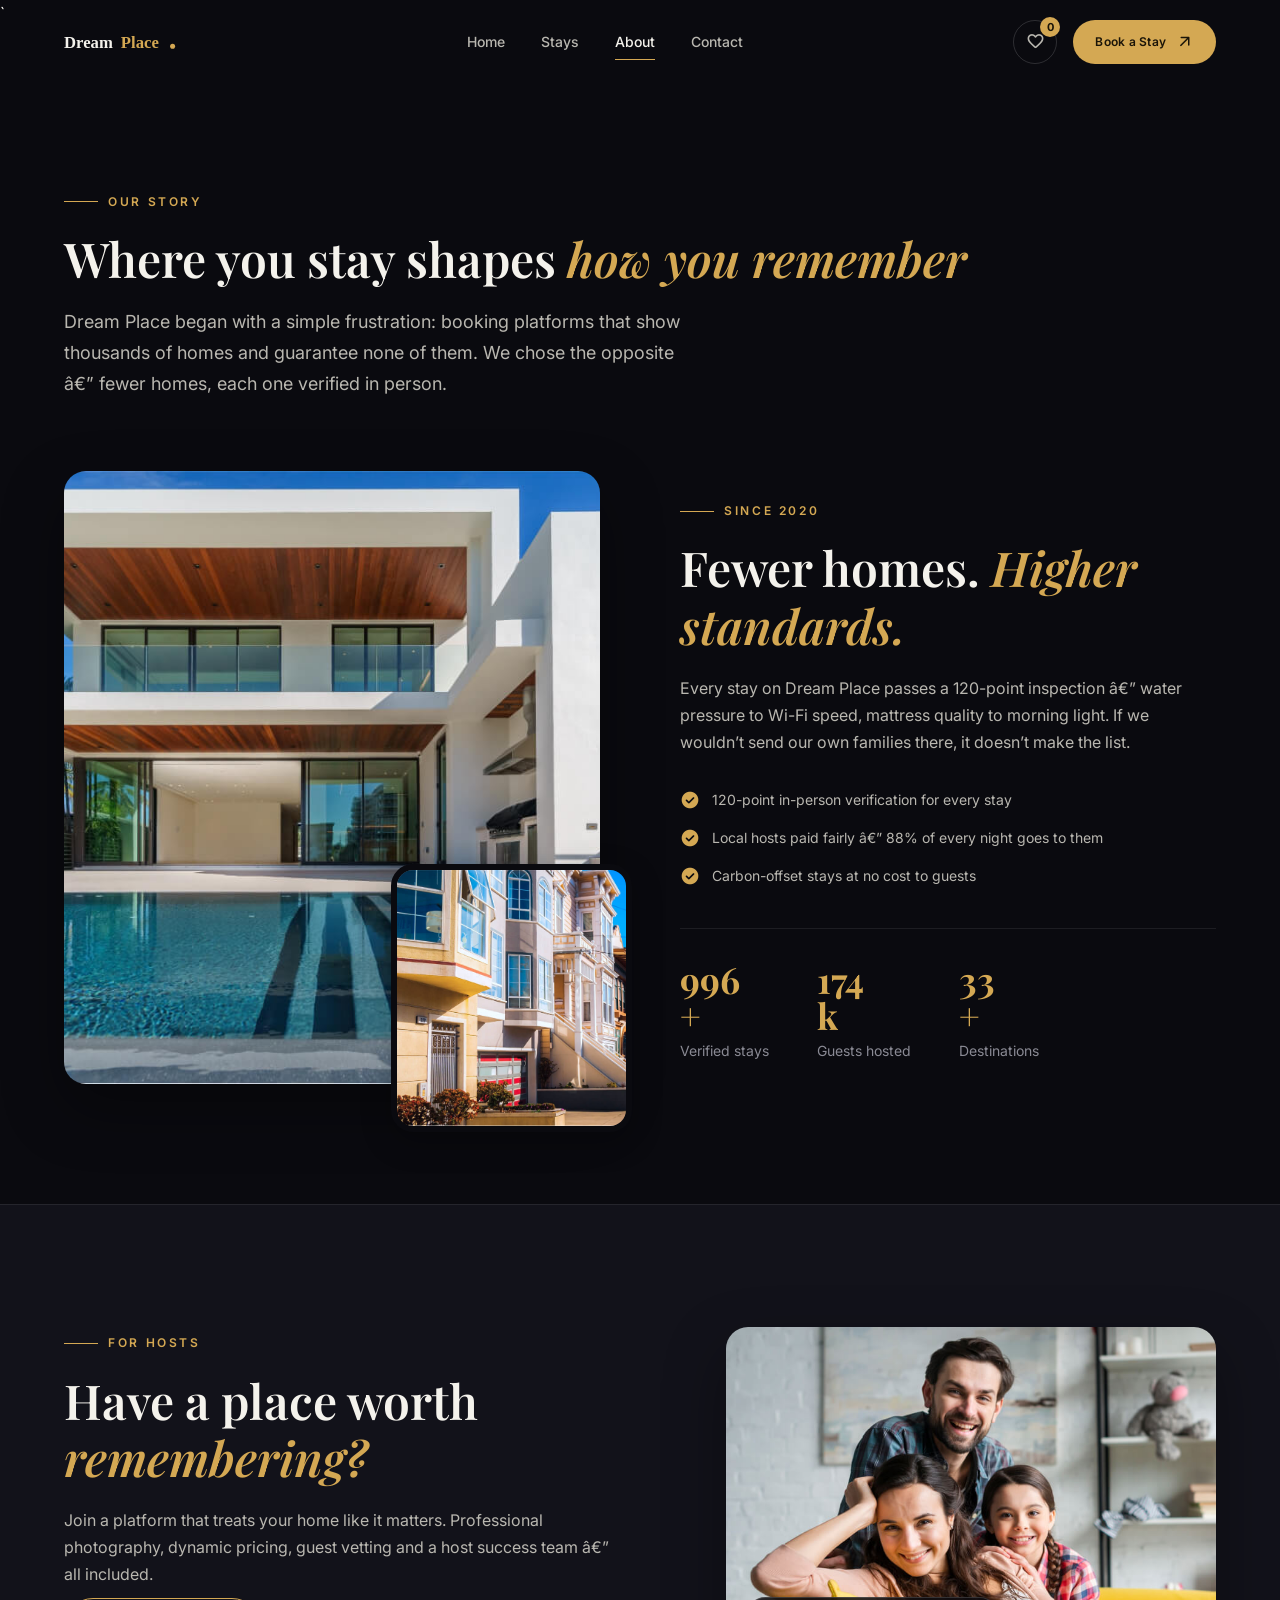
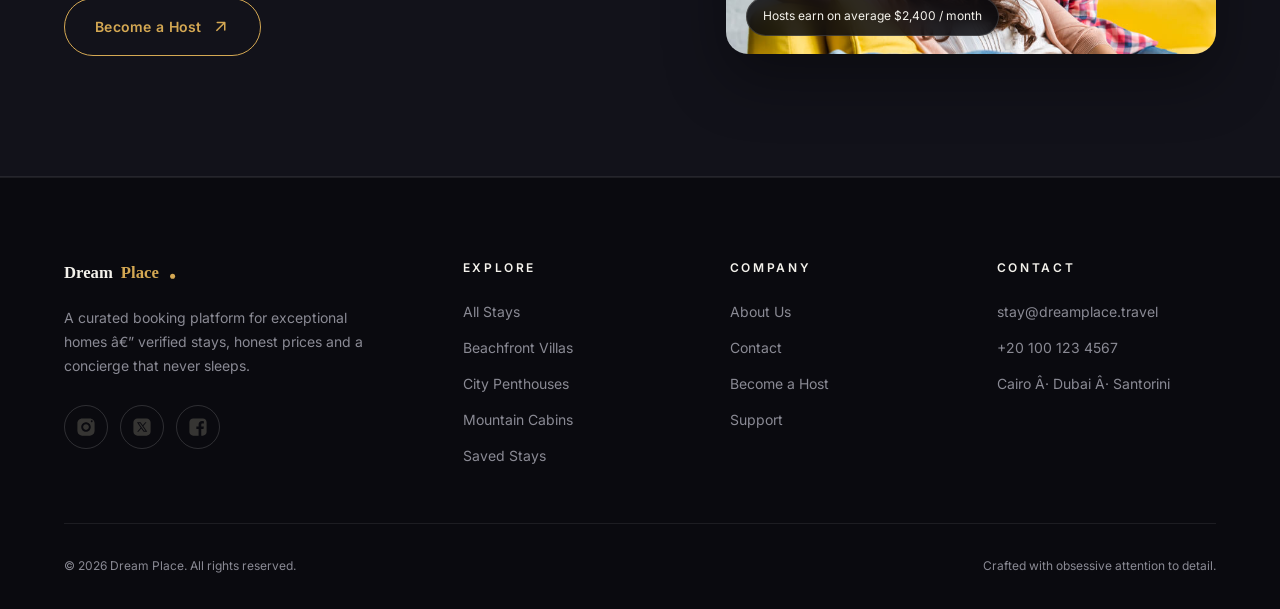
==== commit 19659258: "fix: hero-stats layout + reveal robustness + consistent full footer on all pages - hero-stats now wr" ====
--- a/about.html
+++ b/about.html
@@ -1,10 +1,11 @@
-<!doctype html>
+﻿<!doctype html>
 <html lang="en">
   <head>
     <meta charset="UTF-8" />
-    <meta name="viewport" content="width=device-width, initial-scale=1.0" />
-    <title>About — Dream Place</title>
-    <meta name="description" content="The story behind Dream Place — a booking platform built on the belief that where you stay shapes how you remember." />
+    `<meta name="viewport" content="width=device-width, initial-scale=1.0" />
+    <script>document.documentElement.classList.add("js");</script>
+    <title>About â€” Dream Place</title>
+    <meta name="description" content="The story behind Dream Place â€” a booking platform built on the belief that where you stay shapes how you remember." />
     <meta name="theme-color" content="#0a0a0f" />
     <link rel="shortcut icon" href="favicon.svg" type="image/svg+xml" />
     <link rel="preconnect" href="https://fonts.googleapis.com" />
@@ -25,7 +26,7 @@
 
     <header class="header" data-header>
       <div class="container header-inner">
-        <a href="index.html" class="logo" aria-label="Dream Place — home">
+        <a href="index.html" class="logo" aria-label="Dream Place â€” home">
           <img src="./assets/images/logo.svg" width="158" height="28" alt="Dream Place" />
         </a>
         <nav class="navbar" id="primary-navbar" aria-label="Main navigation" data-navbar>
@@ -65,7 +66,7 @@
           <p class="section-text reveal" style="--reveal-delay: 160ms">
             Dream Place began with a simple frustration: booking platforms that
             show thousands of homes and guarantee none of them. We chose the
-            opposite — fewer homes, each one verified in person.
+            opposite â€” fewer homes, each one verified in person.
           </p>
         </div>
       </section>
@@ -91,7 +92,7 @@
                 <em class="accent-serif">Higher standards.</em>
               </h2>
               <p class="section-text reveal" style="--reveal-delay: 160ms">
-                Every stay on Dream Place passes a 120-point inspection — water
+                Every stay on Dream Place passes a 120-point inspection â€” water
                 pressure to Wi-Fi speed, mattress quality to morning light. If we
                 wouldn&rsquo;t send our own families there, it doesn&rsquo;t make the list.
               </p>
@@ -103,7 +104,7 @@
                 </li>
                 <li class="about-highlight">
                   <span class="material-symbols-rounded" aria-hidden="true">check_circle</span>
-                  <span>Local hosts paid fairly — 88% of every night goes to them</span>
+                  <span>Local hosts paid fairly â€” 88% of every night goes to them</span>
                 </li>
                 <li class="about-highlight">
                   <span class="material-symbols-rounded" aria-hidden="true">check_circle</span>
@@ -141,7 +142,7 @@
               </h2>
               <p class="section-text reveal" style="--reveal-delay: 160ms">
                 Join a platform that treats your home like it matters. Professional
-                photography, dynamic pricing, guest vetting and a host success team —
+                photography, dynamic pricing, guest vetting and a host success team â€”
                 all included.
               </p>
               <a href="contact.html" class="btn btn-outline reveal" style="--reveal-delay: 240ms">
@@ -162,13 +163,52 @@
 
     <footer class="footer">
       <div class="container">
+        <div class="footer-top">
+          <div class="footer-brand">
+            <a href="index.html" class="logo" aria-label="Dream Place â€” back to top">
+              <img src="./assets/images/logo.svg" width="158" height="28" alt="Dream Place" />
+            </a>
+            <p class="footer-text">
+              A curated booking platform for exceptional homes â€” verified stays,
+              honest prices and a concierge that never sleeps.
+            </p>
+            <ul class="social-list">
+              <li><a href="#" class="social-link" aria-label="Instagram"><img src="./assets/images/insta.svg" width="18" height="18" alt="" /></a></li>
+              <li><a href="#" class="social-link" aria-label="X (Twitter)"><img src="./assets/images/twitter.svg" width="18" height="18" alt="" /></a></li>
+              <li><a href="#" class="social-link" aria-label="Facebook"><img src="./assets/images/facebook.svg" width="18" height="18" alt="" /></a></li>
+            </ul>
+          </div>
+          <nav class="footer-nav" aria-label="Explore">
+            <p class="footer-nav-title">Explore</p>
+            <ul class="footer-nav-list">
+              <li><a href="stays.html" class="footer-link">All Stays</a></li>
+              <li><a href="stays.html?type=villa" class="footer-link">Beachfront Villas</a></li>
+              <li><a href="stays.html?type=penthouse" class="footer-link">City Penthouses</a></li>
+              <li><a href="stays.html?type=cabin" class="footer-link">Mountain Cabins</a></li>
+              <li><a href="favorites.html" class="footer-link">Saved Stays</a></li>
+            </ul>
+          </nav>
+          <nav class="footer-nav" aria-label="Company">
+            <p class="footer-nav-title">Company</p>
+            <ul class="footer-nav-list">
+              <li><a href="about.html" class="footer-link">About Us</a></li>
+              <li><a href="contact.html" class="footer-link">Contact</a></li>
+              <li><a href="about.html#hosts" class="footer-link">Become a Host</a></li>
+              <li><a href="contact.html" class="footer-link">Support</a></li>
+            </ul>
+          </nav>
+          <div class="footer-nav">
+            <p class="footer-nav-title">Contact</p>
+            <ul class="footer-nav-list">
+              <li><a href="mailto:stay@dreamplace.travel" class="footer-link">stay@dreamplace.travel</a></li>
+              <li><a href="tel:+201001234567" class="footer-link">+20 100 123 4567</a></li>
+              <li><span class="footer-link footer-link-static">Cairo Â· Dubai Â· Santorini</span></li>
+            </ul>
+          </div>
+        </div>
         <div class="footer-bottom">
           <p class="copyright">&copy; 2026 Dream Place. All rights reserved.</p>
-          <p class="footer-note">
-            <a href="index.html" class="footer-link">Home</a> ·
-            <a href="stays.html" class="footer-link">Stays</a> ·
-            <a href="contact.html" class="footer-link">Contact</a>
-          </p>
+          <p class="footer-note">Crafted with obsessive attention to detail.</p>
         </div>
       </div>
     </footer>
--- a/assets/css/style.css
+++ b/assets/css/style.css
@@ -558,9 +558,14 @@
 
 .hero-stats {
   display: flex;
-  gap: 48px;
+  flex-wrap: wrap;
+  gap: 28px 48px;
   border-block-start: 1px solid var(--line);
   padding-block-start: 32px;
+}
+
+.about-content .hero-stats {
+  margin-block-start: 8px;
 }
 
 .stat-value {
@@ -1609,8 +1614,10 @@
 
 /*-----------------------------------*\
   #REVEAL ANIMATIONS
-\*-----------------------------------*/
-.reveal {
+  (gated behind `.js` on <html> so content
+  is never hidden if JavaScript is unavailable)
+\*-----------------------------------*/
+.js .reveal {
   opacity: 0;
   transform: translateY(32px);
   transition:
@@ -1619,7 +1626,7 @@
   transition-delay: var(--reveal-delay, 0ms);
 }
 
-.reveal.revealed {
+.js .reveal.revealed {
   opacity: 1;
   transform: translateY(0);
 }
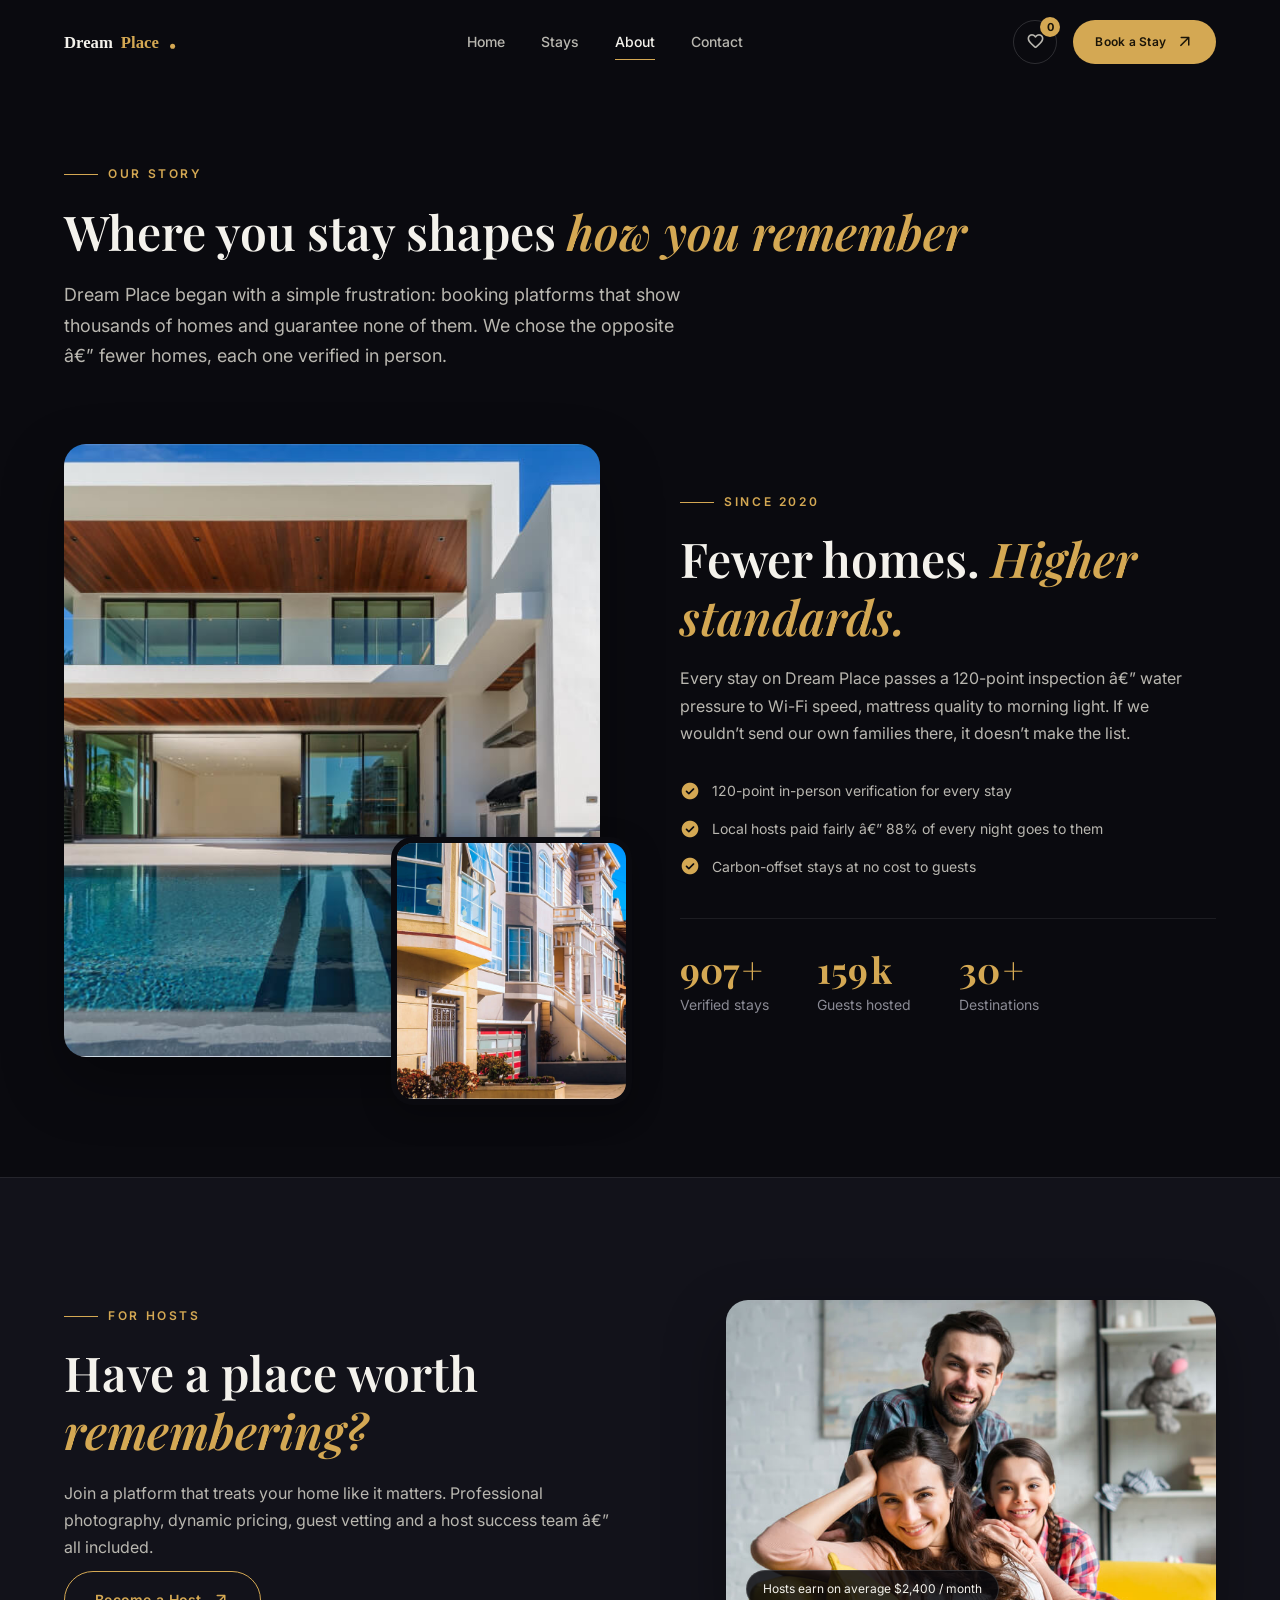
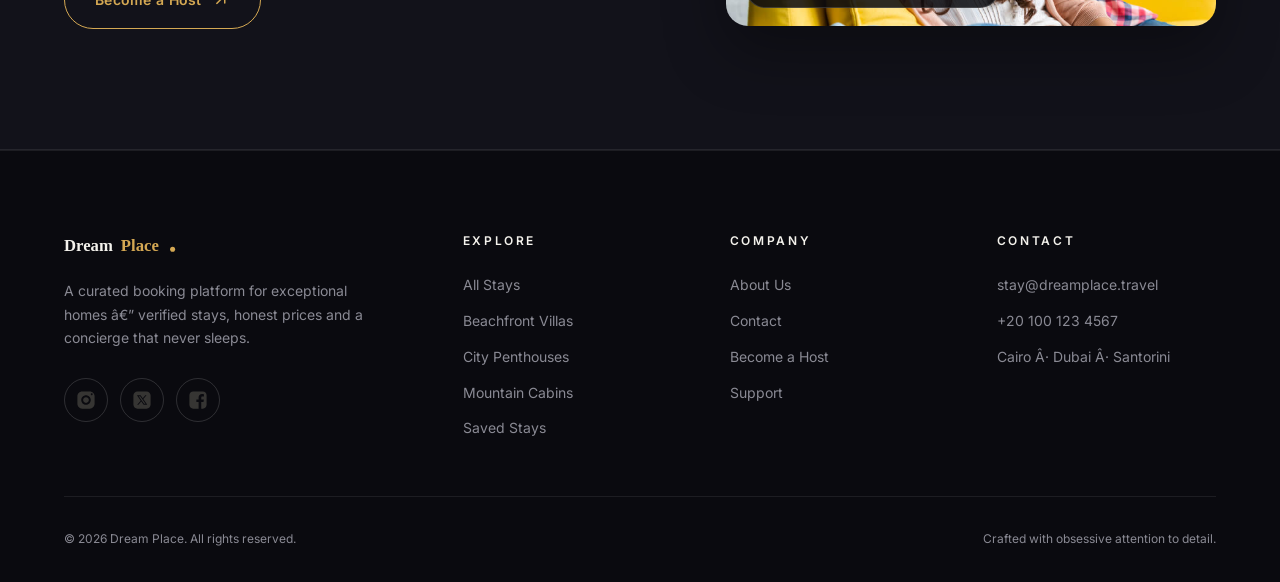
==== commit 21a5fc26: "fix: remove stray backtick injected before the viewport meta on 5 pages The js-bootstrap insert left" ====
--- a/about.html
+++ b/about.html
@@ -2,7 +2,7 @@
 <html lang="en">
   <head>
     <meta charset="UTF-8" />
-    `<meta name="viewport" content="width=device-width, initial-scale=1.0" />
+    <meta name="viewport" content="width=device-width, initial-scale=1.0" />
     <script>document.documentElement.classList.add("js");</script>
     <title>About â€” Dream Place</title>
     <meta name="description" content="The story behind Dream Place â€” a booking platform built on the belief that where you stay shapes how you remember." />
--- a/assets/css/style.css
+++ b/assets/css/style.css
@@ -110,6 +110,15 @@
   cursor: pointer;
 }
 
+/* keep form controls shrinkable inside grids (prevents phone-width overflow) */
+input,
+select,
+textarea {
+  min-width: 0;
+  max-width: 100%;
+  font-family: inherit;
+}
+
 em {
   font-style: italic;
 }
@@ -121,6 +130,10 @@
   font-size: var(--fs-base);
   scroll-behavior: smooth;
   scroll-padding-top: var(--header-height);
+  /* `clip` (not `hidden`) blocks sideways scrolling without creating
+     a scroll container — that keeps position: sticky working */
+  overflow-x: clip;
+  -webkit-text-size-adjust: 100%;
 }
 
 body {
@@ -131,10 +144,30 @@
   font-weight: var(--weight-regular);
   line-height: var(--lh-body);
   overflow-x: hidden;
+  overflow-x: clip;
 }
 
 body.nav-open {
   overflow: hidden;
+}
+
+/* dimmed backdrop behind the mobile navigation panel */
+body.nav-open::after {
+  content: "";
+  position: fixed;
+  inset: 0;
+  z-index: 44;
+  background: #05050ac2;
+  animation: nav-fade 250ms var(--ease-out);
+}
+
+@keyframes nav-fade {
+  from {
+    opacity: 0;
+  }
+  to {
+    opacity: 1;
+  }
 }
 
 ::selection {
@@ -179,7 +212,11 @@
 }
 
 .material-symbols-rounded {
-  font-variation-settings: "FILL" 0, "wght" 400, "GRAD" 0, "opsz" 24;
+  font-variation-settings:
+    "FILL" 0,
+    "wght" 400,
+    "GRAD" 0,
+    "opsz" 24;
   font-size: 2rem;
 }
 
@@ -320,9 +357,9 @@
 
 .header.active {
   height: 68px;
-  background: #0a0a0fd9;
-  backdrop-filter: blur(14px);
-  -webkit-backdrop-filter: blur(14px);
+  /* NOTE: no backdrop-filter here — it would turn the header into a
+     containing block for the fixed mobile nav panel and break it. */
+  background: #0a0a0ff2;
   border-block-end: 1px solid var(--line);
 }
 
@@ -534,8 +571,13 @@
 }
 
 @keyframes pulse {
-  0%, 100% { box-shadow: 0 0 0 0 #d4a85366; }
-  50% { box-shadow: 0 0 0 8px #d4a85300; }
+  0%,
+  100% {
+    box-shadow: 0 0 0 0 #d4a85366;
+  }
+  50% {
+    box-shadow: 0 0 0 8px #d4a85300;
+  }
 }
 
 .hero .display {
@@ -575,6 +617,8 @@
   color: var(--accent);
   line-height: 1;
   margin-block-end: 6px;
+  display: flex;
+  gap: 3px;
 }
 
 .stat-label {
@@ -841,7 +885,11 @@
 }
 
 .fav-btn.active .material-symbols-rounded {
-  font-variation-settings: "FILL" 1, "wght" 400, "GRAD" 0, "opsz" 24;
+  font-variation-settings:
+    "FILL" 1,
+    "wght" 400,
+    "GRAD" 0,
+    "opsz" 24;
 }
 
 .stay-body {
@@ -850,9 +898,14 @@
 
 .stay-head {
   display: flex;
+  flex-wrap: wrap;
   justify-content: space-between;
-  gap: 12px;
+  gap: 6px 12px;
   margin-block-end: 14px;
+}
+
+.stay-head > div {
+  min-width: 0;
 }
 
 .stay-type {
@@ -891,7 +944,11 @@
 .stay-rating .material-symbols-rounded {
   font-size: 1.6rem;
   color: var(--star);
-  font-variation-settings: "FILL" 1, "wght" 400, "GRAD" 0, "opsz" 24;
+  font-variation-settings:
+    "FILL" 1,
+    "wght" 400,
+    "GRAD" 0,
+    "opsz" 24;
 }
 
 .stay-reviews {
@@ -1176,7 +1233,9 @@
 .work-card {
   border-radius: var(--radius-medium);
   overflow: hidden;
-  transition: opacity var(--transition-smooth), transform var(--transition-smooth);
+  transition:
+    opacity var(--transition-smooth),
+    transform var(--transition-smooth);
 }
 
 .work-card.hidden {
@@ -1209,7 +1268,12 @@
   flex-direction: column;
   justify-content: space-between;
   padding: 24px;
-  background: linear-gradient(to top, var(--overlay-80), var(--overlay-60) 45%, transparent 75%);
+  background: linear-gradient(
+    to top,
+    var(--overlay-80),
+    var(--overlay-60) 45%,
+    transparent 75%
+  );
   opacity: 0;
   transition: opacity var(--transition-quick);
 }
@@ -1287,7 +1351,9 @@
 }
 
 @keyframes marquee {
-  to { transform: translateX(-50%); }
+  to {
+    transform: translateX(-50%);
+  }
 }
 
 .about-grid {
@@ -1337,7 +1403,11 @@
 
 .about-highlight .material-symbols-rounded {
   color: var(--accent);
-  font-variation-settings: "FILL" 1, "wght" 400, "GRAD" 0, "opsz" 24;
+  font-variation-settings:
+    "FILL" 1,
+    "wght" 400,
+    "GRAD" 0,
+    "opsz" 24;
 }
 
 /*-----------------------------------*\
@@ -1379,7 +1449,11 @@
 .quote-stars .material-symbols-rounded {
   font-size: 1.6rem;
   color: var(--star);
-  font-variation-settings: "FILL" 1, "wght" 400, "GRAD" 0, "opsz" 24;
+  font-variation-settings:
+    "FILL" 1,
+    "wght" 400,
+    "GRAD" 0,
+    "opsz" 24;
 }
 
 .quote-text {
@@ -1674,18 +1748,29 @@
     position: fixed;
     inset-block-start: 0;
     inset-inline-end: 0;
+    height: 100vh;
     height: 100dvh;
     width: min(360px, 85vw);
+    max-width: 100%;
     background: var(--bg-elevated);
     border-inline-start: 1px solid var(--line);
     padding: calc(var(--header-height) + 24px) 40px 40px;
+    overflow-y: auto;
+    overscroll-behavior: contain;
     transform: translateX(100%);
-    transition: transform var(--transition-smooth);
+    visibility: hidden;
+    transition:
+      transform var(--transition-smooth),
+      visibility 0s linear var(--duration-smooth);
     z-index: 45;
   }
 
   .navbar.active {
     transform: translateX(0);
+    visibility: visible;
+    transition:
+      transform var(--transition-smooth),
+      visibility 0s;
   }
 
   .navbar-list {
@@ -1699,8 +1784,20 @@
     padding-block: 12px;
   }
 
+  .header-actions {
+    gap: 10px;
+  }
+
   .header-actions .btn {
     display: none;
+  }
+
+  .nav-toggler {
+    background: #0a0a0fcc;
+  }
+
+  .section {
+    padding-block: 96px;
   }
 
   .about-grid {
@@ -1728,6 +1825,26 @@
   .hero-stats {
     gap: 28px;
     flex-wrap: wrap;
+  }
+
+  /* 16px text stops iOS Safari from zooming when a field is focused */
+  .search-field input,
+  .search-field select,
+  .filter-field input,
+  .filter-field select,
+  .booking-field input,
+  .booking-field select,
+  .booking-field textarea,
+  .newsletter-form input {
+    font-size: 1.6rem;
+  }
+
+  .newsletter-form {
+    flex-direction: column;
+  }
+
+  .newsletter-form .btn {
+    width: 100%;
   }
 
   .service-list,
@@ -1762,6 +1879,77 @@
   .footer-bottom {
     flex-direction: column;
     align-items: flex-start;
+  }
+
+  .back-top {
+    width: 46px;
+    height: 46px;
+    inset-block-end: 18px;
+    inset-inline-end: 18px;
+  }
+
+  .stat-value {
+    font-size: 3.2rem;
+  }
+}
+
+/*-----------------------------------*\
+  #SMALL PHONES (<= 420px)
+\*-----------------------------------*/
+@media (max-width: 420px) {
+  :root {
+    --gutter: 16px;
+  }
+
+  .logo img {
+    width: 124px;
+    height: 24px;
+  }
+
+  .icon-btn,
+  .nav-toggler {
+    width: 40px;
+    height: 40px;
+  }
+
+  .navbar {
+    width: 100%;
+    padding-inline: 28px;
+  }
+
+  .hero-actions {
+    flex-direction: column;
+    align-items: stretch;
+  }
+
+  .hero-actions .btn {
+    width: 100%;
+  }
+
+  /* stack the booking search so date fields never get squeezed */
+  .search-bar {
+    grid-template-columns: 1fr;
+  }
+
+  .hero-stats {
+    gap: 20px;
+  }
+
+  .stat-value {
+    font-size: 2.8rem;
+  }
+
+  .stay-grid,
+  .collection-list,
+  .why-list {
+    gap: 20px;
+  }
+
+  .service-card,
+  .collection-card,
+  .why-card,
+  .quote-card {
+    padding: 28px 22px 26px;
   }
 }
 
--- a/assets/css/pages.css
+++ b/assets/css/pages.css
@@ -170,13 +170,16 @@
   position: absolute;
   inset-block-end: 18px;
   inset-inline-start: 20px;
+  max-width: calc(100% - 40px);
   padding: 8px 16px;
   background: #0a0a0fd9;
-  backdrop-filter: blur(8px);
   border: 1px solid var(--line-strong);
   border-radius: var(--radius-full);
   font-size: var(--fs-micro);
   color: var(--ink);
+  white-space: nowrap;
+  overflow: hidden;
+  text-overflow: ellipsis;
 }
 
 /*-----------------------------------*\
@@ -229,10 +232,16 @@
 
 .details-head {
   display: flex;
+  flex-wrap: wrap;
   align-items: flex-start;
   justify-content: space-between;
-  gap: 20px;
+  gap: 16px;
   margin-block-end: 18px;
+}
+
+.details-head > div {
+  min-width: 0;
+  flex: 1 1 60%;
 }
 
 .details-title {
@@ -564,6 +573,8 @@
 
   .filter-bar {
     grid-template-columns: 1fr;
+    gap: 14px;
+    padding: 18px;
   }
 
   .stay-grid,
@@ -577,6 +588,10 @@
     align-items: flex-start;
   }
 
+  .section-head-row .btn {
+    width: 100%;
+  }
+
   .booking-dates,
   .form-row,
   .amenities-grid {
@@ -587,7 +602,46 @@
     gap: 32px;
   }
 
+  .details-section {
+    padding-block-start: calc(var(--header-height) + 28px);
+  }
+
+  .page-hero {
+    padding-block: calc(var(--header-height) + 40px) 48px;
+  }
+
+  .booking-widget {
+    padding: 22px;
+  }
+
+  .contact-item {
+    padding: 20px;
+  }
+
+  .contact-form {
+    padding: 22px;
+  }
+
+  .empty-state {
+    padding: 56px 20px;
+  }
+
   .host-card {
     flex-wrap: wrap;
   }
+}
+
+@media (max-width: 420px) {
+  .amenities-grid,
+  .stay-specs-lg {
+    gap: 10px;
+  }
+
+  .details-media {
+    aspect-ratio: 4 / 3;
+  }
+
+  .booking-price {
+    font-size: 2.4rem;
+  }
 }
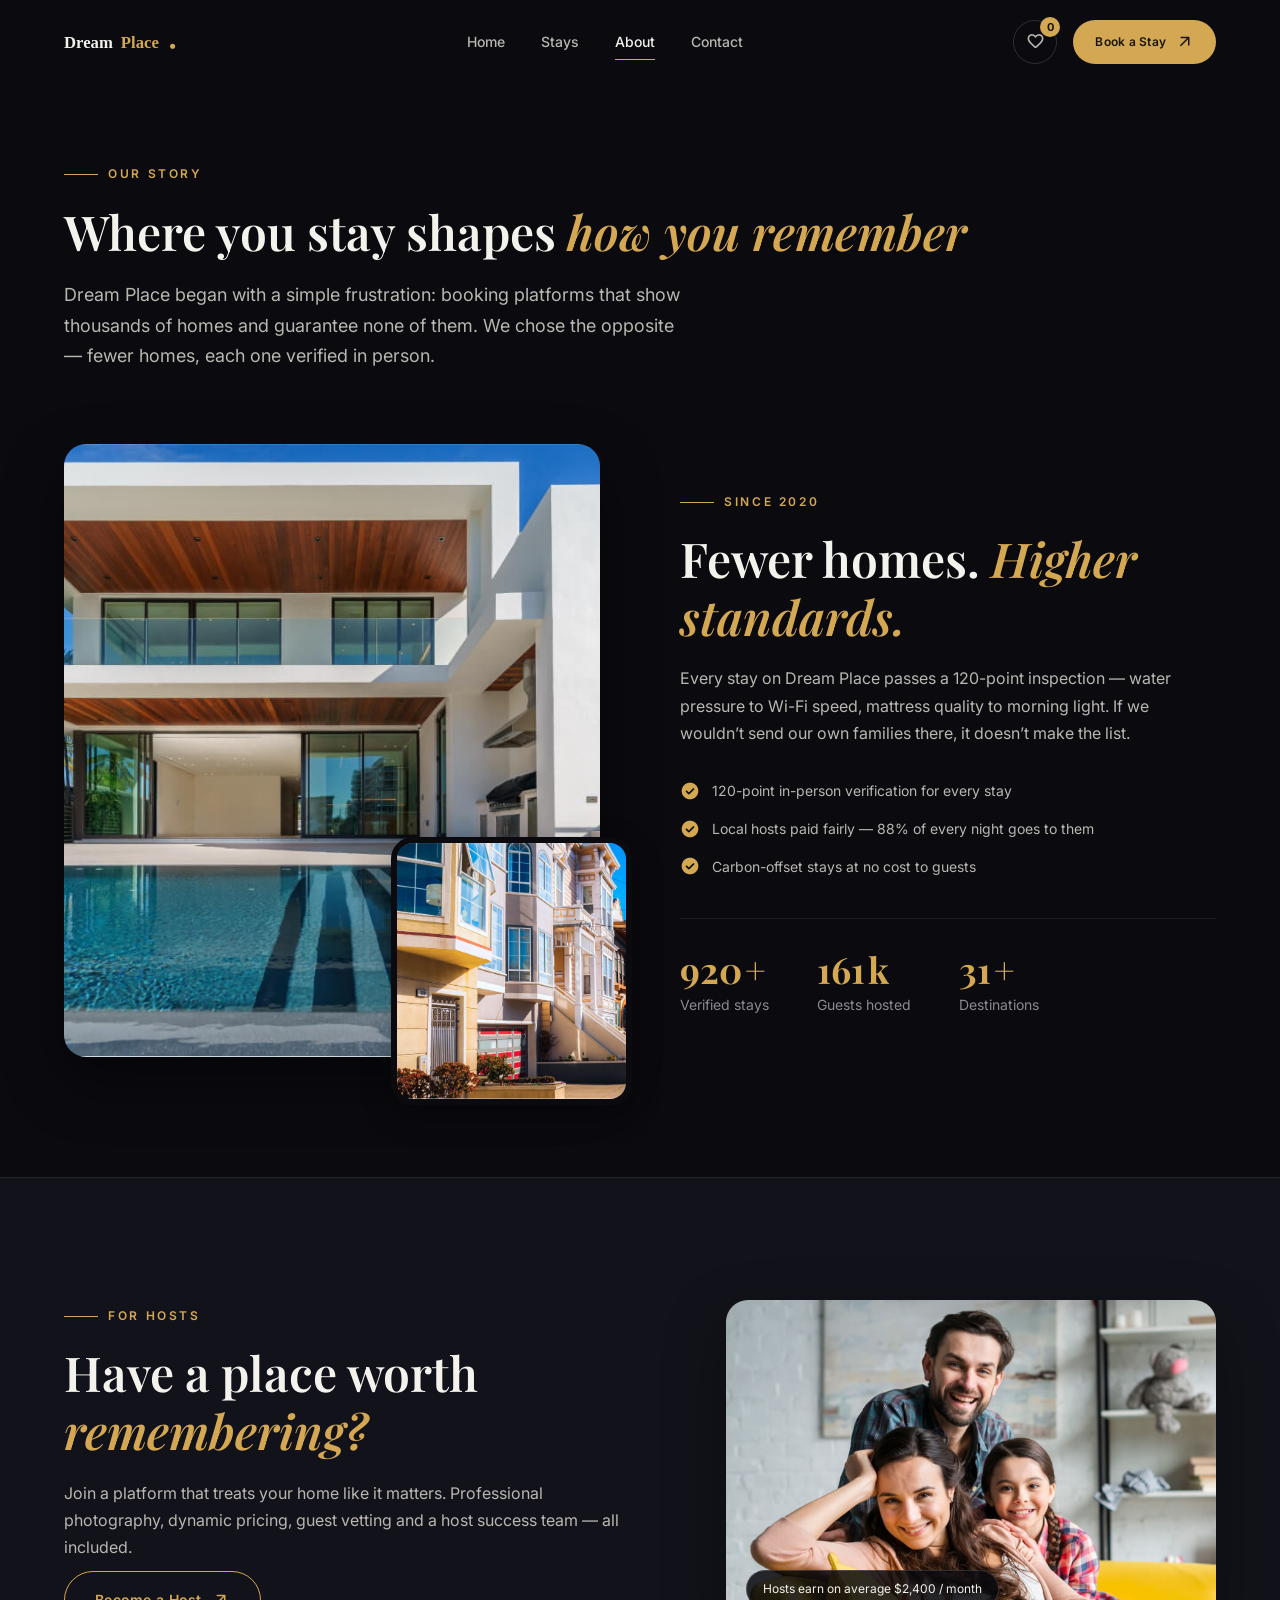
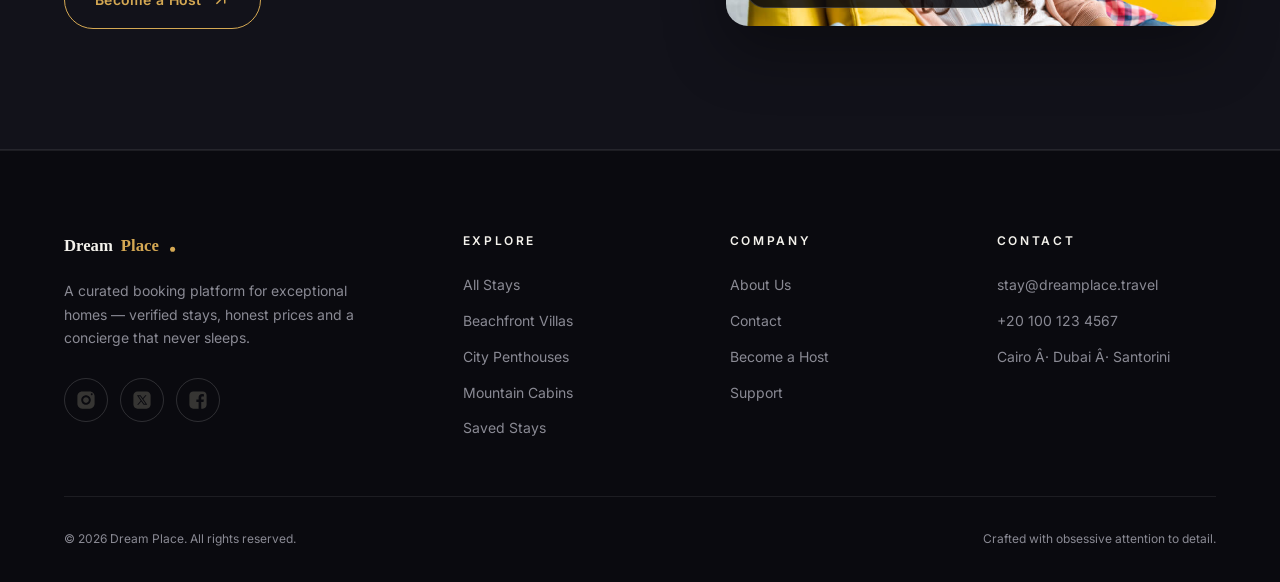
==== commit e5e321ae: "feat: revamp about & contact pages, polish site-wide pages, drop style guide - Rebuilt about.html an" ====
--- a/about.html
+++ b/about.html
@@ -3,19 +3,26 @@
   <head>
     <meta charset="UTF-8" />
     <meta name="viewport" content="width=device-width, initial-scale=1.0" />
-    <script>document.documentElement.classList.add("js");</script>
-    <title>About â€” Dream Place</title>
-    <meta name="description" content="The story behind Dream Place â€” a booking platform built on the belief that where you stay shapes how you remember." />
+    <script>
+      document.documentElement.classList.add("js");
+    </script>
+    <title>About — Dream Place</title>
+    <meta
+      name="description"
+      content="The story behind Dream Place — a booking platform built on the belief that where you stay shapes how you remember."
+    />
     <meta name="theme-color" content="#0a0a0f" />
     <link rel="shortcut icon" href="favicon.svg" type="image/svg+xml" />
     <link rel="preconnect" href="https://fonts.googleapis.com" />
     <link rel="preconnect" href="https://fonts.gstatic.com" crossorigin />
     <link
       href="https://fonts.googleapis.com/css2?family=Inter:wght@300;400;500;600;700&family=Playfair+Display:ital,wght@0,500;0,600;0,700;1,500&display=swap"
-      rel="stylesheet" />
+      rel="stylesheet"
+    />
     <link
       rel="stylesheet"
-      href="https://fonts.googleapis.com/css2?family=Material+Symbols+Rounded:opsz,wght,FILL,GRAD@24,400,0..1,0" />
+      href="https://fonts.googleapis.com/css2?family=Material+Symbols+Rounded:opsz,wght,FILL,GRAD@24,400,0..1,0"
+    />
     <link rel="stylesheet" href="./assets/css/style.css" />
     <link rel="stylesheet" href="./assets/css/pages.css" />
     <script src="./assets/js/main.js" defer></script>
@@ -26,28 +33,59 @@
 
     <header class="header" data-header>
       <div class="container header-inner">
-        <a href="index.html" class="logo" aria-label="Dream Place â€” home">
-          <img src="./assets/images/logo.svg" width="158" height="28" alt="Dream Place" />
+        <a href="index.html" class="logo" aria-label="Dream Place — home">
+          <img
+            src="./assets/images/logo.svg"
+            width="158"
+            height="28"
+            alt="Dream Place"
+          />
         </a>
-        <nav class="navbar" id="primary-navbar" aria-label="Main navigation" data-navbar>
+        <nav
+          class="navbar"
+          id="primary-navbar"
+          aria-label="Main navigation"
+          data-navbar
+        >
           <ul class="navbar-list">
             <li><a href="index.html" class="navbar-link">Home</a></li>
             <li><a href="stays.html" class="navbar-link">Stays</a></li>
-            <li><a href="about.html" class="navbar-link active" aria-current="page">About</a></li>
+            <li>
+              <a
+                href="about.html"
+                class="navbar-link active"
+                aria-current="page"
+                >About</a
+              >
+            </li>
             <li><a href="contact.html" class="navbar-link">Contact</a></li>
           </ul>
         </nav>
         <div class="header-actions">
-          <a href="favorites.html" class="icon-btn" aria-label="View saved stays" title="Saved stays">
-            <span class="material-symbols-rounded" aria-hidden="true">favorite</span>
+          <a
+            href="favorites.html"
+            class="icon-btn"
+            aria-label="View saved stays"
+            title="Saved stays"
+          >
+            <span class="material-symbols-rounded" aria-hidden="true"
+              >favorite</span
+            >
             <span class="icon-badge" data-fav-count hidden>0</span>
           </a>
           <a href="stays.html" class="btn btn-primary btn-sm">
             <span class="btn-text">Book a Stay</span>
-            <span class="material-symbols-rounded" aria-hidden="true">arrow_outward</span>
+            <span class="material-symbols-rounded" aria-hidden="true"
+              >arrow_outward</span
+            >
           </a>
-          <button class="nav-toggler" aria-label="Toggle navigation menu"
-            aria-expanded="false" aria-controls="primary-navbar" data-nav-toggler>
+          <button
+            class="nav-toggler"
+            aria-label="Toggle navigation menu"
+            aria-expanded="false"
+            aria-controls="primary-navbar"
+            data-nav-toggler
+          >
             <span class="nav-line"></span>
             <span class="nav-line"></span>
           </button>
@@ -66,7 +104,7 @@
           <p class="section-text reveal" style="--reveal-delay: 160ms">
             Dream Place began with a simple frustration: booking platforms that
             show thousands of homes and guarantee none of them. We chose the
-            opposite â€” fewer homes, each one verified in person.
+            opposite — fewer homes, each one verified in person.
           </p>
         </div>
       </section>
@@ -76,12 +114,24 @@
           <div class="about-grid">
             <div class="about-media reveal">
               <figure class="about-frame about-frame-main">
-                <img src="./assets/images/feature-banner-1.jpg" width="560" height="640"
-                  loading="lazy" alt="A Dream Place curator inspecting a villa interior" class="img-cover" />
+                <img
+                  src="./assets/images/feature-banner-1.jpg"
+                  width="560"
+                  height="640"
+                  loading="lazy"
+                  alt="A Dream Place curator inspecting a villa interior"
+                  class="img-cover"
+                />
               </figure>
               <figure class="about-frame about-frame-float">
-                <img src="./assets/images/feature-banner-2.jpg" width="340" height="380"
-                  loading="lazy" alt="A verified Dream Place terrace at golden hour" class="img-cover" />
+                <img
+                  src="./assets/images/feature-banner-2.jpg"
+                  width="340"
+                  height="380"
+                  loading="lazy"
+                  alt="A verified Dream Place terrace at golden hour"
+                  class="img-cover"
+                />
               </figure>
             </div>
 
@@ -92,29 +142,41 @@
                 <em class="accent-serif">Higher standards.</em>
               </h2>
               <p class="section-text reveal" style="--reveal-delay: 160ms">
-                Every stay on Dream Place passes a 120-point inspection â€” water
-                pressure to Wi-Fi speed, mattress quality to morning light. If we
-                wouldn&rsquo;t send our own families there, it doesn&rsquo;t make the list.
+                Every stay on Dream Place passes a 120-point inspection —
+                water pressure to Wi-Fi speed, mattress quality to morning
+                light. If we wouldn&rsquo;t send our own families there, it
+                doesn&rsquo;t make the list.
               </p>
 
               <ul class="about-highlights reveal" style="--reveal-delay: 240ms">
                 <li class="about-highlight">
-                  <span class="material-symbols-rounded" aria-hidden="true">check_circle</span>
+                  <span class="material-symbols-rounded" aria-hidden="true"
+                    >check_circle</span
+                  >
                   <span>120-point in-person verification for every stay</span>
                 </li>
                 <li class="about-highlight">
-                  <span class="material-symbols-rounded" aria-hidden="true">check_circle</span>
-                  <span>Local hosts paid fairly â€” 88% of every night goes to them</span>
+                  <span class="material-symbols-rounded" aria-hidden="true"
+                    >check_circle</span
+                  >
+                  <span
+                    >Local hosts paid fairly — 88% of every night goes to
+                    them</span
+                  >
                 </li>
                 <li class="about-highlight">
-                  <span class="material-symbols-rounded" aria-hidden="true">check_circle</span>
+                  <span class="material-symbols-rounded" aria-hidden="true"
+                    >check_circle</span
+                  >
                   <span>Carbon-offset stays at no cost to guests</span>
                 </li>
               </ul>
 
               <dl class="hero-stats reveal" style="--reveal-delay: 320ms">
                 <div class="stat">
-                  <dt class="stat-value"><span data-counter="1200">0</span>+</dt>
+                  <dt class="stat-value">
+                    <span data-counter="1200">0</span>+
+                  </dt>
                   <dd class="stat-label">Verified stays</dd>
                 </div>
                 <div class="stat">
@@ -131,7 +193,11 @@
         </div>
       </section>
 
-      <section class="section testimonials" id="hosts" aria-label="Become a host">
+      <section
+        class="section testimonials"
+        id="hosts"
+        aria-label="Become a host"
+      >
         <div class="container">
           <div class="experience-grid">
             <div class="experience-content">
@@ -141,20 +207,38 @@
                 <em class="accent-serif">remembering?</em>
               </h2>
               <p class="section-text reveal" style="--reveal-delay: 160ms">
-                Join a platform that treats your home like it matters. Professional
-                photography, dynamic pricing, guest vetting and a host success team â€”
-                all included.
+                Join a platform that treats your home like it matters.
+                Professional photography, dynamic pricing, guest vetting and a
+                host success team — all included.
               </p>
-              <a href="contact.html" class="btn btn-outline reveal" style="--reveal-delay: 240ms">
+              <a
+                href="contact.html"
+                class="btn btn-outline reveal"
+                style="--reveal-delay: 240ms"
+              >
                 <span class="btn-text">Become a Host</span>
-                <span class="material-symbols-rounded" aria-hidden="true">arrow_outward</span>
+                <span class="material-symbols-rounded" aria-hidden="true"
+                  >arrow_outward</span
+                >
               </a>
             </div>
-            <a href="contact.html" class="video-card reveal" style="--reveal-delay: 120ms"
-              aria-label="Apply to host with Dream Place">
-              <img src="./assets/images/story-5.jpg" width="640" height="420"
-                loading="lazy" alt="A host welcoming guests to a Dream Place home" class="img-cover" />
-              <span class="video-caption">Hosts earn on average $2,400 / month</span>
+            <a
+              href="contact.html"
+              class="video-card reveal"
+              style="--reveal-delay: 120ms"
+              aria-label="Apply to host with Dream Place"
+            >
+              <img
+                src="./assets/images/story-5.jpg"
+                width="640"
+                height="420"
+                loading="lazy"
+                alt="A host welcoming guests to a Dream Place home"
+                class="img-cover"
+              />
+              <span class="video-caption"
+                >Hosts earn on average $2,400 / month</span
+              >
             </a>
           </div>
         </div>
@@ -165,27 +249,74 @@
       <div class="container">
         <div class="footer-top">
           <div class="footer-brand">
-            <a href="index.html" class="logo" aria-label="Dream Place â€” back to top">
-              <img src="./assets/images/logo.svg" width="158" height="28" alt="Dream Place" />
+            <a
+              href="index.html"
+              class="logo"
+              aria-label="Dream Place — back to top"
+            >
+              <img
+                src="./assets/images/logo.svg"
+                width="158"
+                height="28"
+                alt="Dream Place"
+              />
             </a>
             <p class="footer-text">
-              A curated booking platform for exceptional homes â€” verified stays,
-              honest prices and a concierge that never sleeps.
+              A curated booking platform for exceptional homes — verified
+              stays, honest prices and a concierge that never sleeps.
             </p>
             <ul class="social-list">
-              <li><a href="#" class="social-link" aria-label="Instagram"><img src="./assets/images/insta.svg" width="18" height="18" alt="" /></a></li>
-              <li><a href="#" class="social-link" aria-label="X (Twitter)"><img src="./assets/images/twitter.svg" width="18" height="18" alt="" /></a></li>
-              <li><a href="#" class="social-link" aria-label="Facebook"><img src="./assets/images/facebook.svg" width="18" height="18" alt="" /></a></li>
+              <li>
+                <a href="#" class="social-link" aria-label="Instagram"
+                  ><img
+                    src="./assets/images/insta.svg"
+                    width="18"
+                    height="18"
+                    alt=""
+                /></a>
+              </li>
+              <li>
+                <a href="#" class="social-link" aria-label="X (Twitter)"
+                  ><img
+                    src="./assets/images/twitter.svg"
+                    width="18"
+                    height="18"
+                    alt=""
+                /></a>
+              </li>
+              <li>
+                <a href="#" class="social-link" aria-label="Facebook"
+                  ><img
+                    src="./assets/images/facebook.svg"
+                    width="18"
+                    height="18"
+                    alt=""
+                /></a>
+              </li>
             </ul>
           </div>
           <nav class="footer-nav" aria-label="Explore">
             <p class="footer-nav-title">Explore</p>
             <ul class="footer-nav-list">
               <li><a href="stays.html" class="footer-link">All Stays</a></li>
-              <li><a href="stays.html?type=villa" class="footer-link">Beachfront Villas</a></li>
-              <li><a href="stays.html?type=penthouse" class="footer-link">City Penthouses</a></li>
-              <li><a href="stays.html?type=cabin" class="footer-link">Mountain Cabins</a></li>
-              <li><a href="favorites.html" class="footer-link">Saved Stays</a></li>
+              <li>
+                <a href="stays.html?type=villa" class="footer-link"
+                  >Beachfront Villas</a
+                >
+              </li>
+              <li>
+                <a href="stays.html?type=penthouse" class="footer-link"
+                  >City Penthouses</a
+                >
+              </li>
+              <li>
+                <a href="stays.html?type=cabin" class="footer-link"
+                  >Mountain Cabins</a
+                >
+              </li>
+              <li>
+                <a href="favorites.html" class="footer-link">Saved Stays</a>
+              </li>
             </ul>
           </nav>
           <nav class="footer-nav" aria-label="Company">
@@ -193,16 +324,30 @@
             <ul class="footer-nav-list">
               <li><a href="about.html" class="footer-link">About Us</a></li>
               <li><a href="contact.html" class="footer-link">Contact</a></li>
-              <li><a href="about.html#hosts" class="footer-link">Become a Host</a></li>
+              <li>
+                <a href="about.html#hosts" class="footer-link">Become a Host</a>
+              </li>
               <li><a href="contact.html" class="footer-link">Support</a></li>
             </ul>
           </nav>
           <div class="footer-nav">
             <p class="footer-nav-title">Contact</p>
             <ul class="footer-nav-list">
-              <li><a href="mailto:stay@dreamplace.travel" class="footer-link">stay@dreamplace.travel</a></li>
-              <li><a href="tel:+201001234567" class="footer-link">+20 100 123 4567</a></li>
-              <li><span class="footer-link footer-link-static">Cairo Â· Dubai Â· Santorini</span></li>
+              <li>
+                <a href="mailto:stay@dreamplace.travel" class="footer-link"
+                  >stay@dreamplace.travel</a
+                >
+              </li>
+              <li>
+                <a href="tel:+201001234567" class="footer-link"
+                  >+20 100 123 4567</a
+                >
+              </li>
+              <li>
+                <span class="footer-link footer-link-static"
+                  >Cairo Â· Dubai Â· Santorini</span
+                >
+              </li>
             </ul>
           </div>
         </div>
@@ -214,7 +359,9 @@
     </footer>
 
     <button class="back-top" aria-label="Back to top" data-back-top>
-      <span class="material-symbols-rounded" aria-hidden="true">arrow_upward</span>
+      <span class="material-symbols-rounded" aria-hidden="true"
+        >arrow_upward</span
+      >
     </button>
   </body>
 </html>
--- a/assets/css/style.css
+++ b/assets/css/style.css
@@ -843,6 +843,7 @@
   position: absolute;
   inset-block-start: 16px;
   inset-inline-start: 16px;
+  max-width: calc(100% - 76px);
   padding: 6px 14px;
   background: #0a0a0fd9;
   backdrop-filter: blur(8px);
@@ -853,6 +854,9 @@
   text-transform: uppercase;
   border: 1px solid #d4a8534d;
   border-radius: var(--radius-full);
+  white-space: nowrap;
+  overflow: hidden;
+  text-overflow: ellipsis;
 }
 
 .fav-btn {
@@ -980,9 +984,10 @@
 
 .stay-foot {
   display: flex;
+  flex-wrap: wrap;
   align-items: center;
   justify-content: space-between;
-  gap: 12px;
+  gap: 10px 12px;
 }
 
 .stay-price {
@@ -1012,6 +1017,37 @@
 
 .stay-cta:hover .material-symbols-rounded {
   transform: translate(2px, -2px);
+}
+
+/*-----------------------------------*\
+  #WHY LIST + EXPERIENCE
+\*-----------------------------------*/
+.why-list {
+  display: grid;
+  grid-template-columns: repeat(4, 1fr);
+  gap: 24px;
+}
+
+.why-card {
+  position: relative;
+  padding: 36px 28px 32px;
+  background: var(--bg-surface);
+  border: 1px solid var(--line);
+  border-radius: var(--radius-medium);
+  transition: var(--transition-quick);
+}
+
+.why-card:hover {
+  transform: translateY(-6px);
+  border-color: var(--line-strong);
+  box-shadow: var(--shadow-soft);
+}
+
+.experience-grid {
+  display: grid;
+  grid-template-columns: 1.1fr 0.9fr;
+  align-items: center;
+  gap: 64px;
 }
 
 /*-----------------------------------*\
@@ -1721,9 +1757,20 @@
     inset-inline-start: 24px;
   }
 
+  .stay-grid,
+  .collection-list,
+  .why-list {
+    grid-template-columns: repeat(2, 1fr);
+  }
+
   .service-list,
   .work-grid {
     grid-template-columns: repeat(2, 1fr);
+  }
+
+  .experience-grid {
+    grid-template-columns: 1fr;
+    gap: 40px;
   }
 
   .quote-grid {
@@ -1839,6 +1886,39 @@
     font-size: 1.6rem;
   }
 
+  /* booking search: two columns, full-width submit below */
+  .search-bar {
+    grid-template-columns: 1fr 1fr;
+  }
+
+  .search-field {
+    border-inline-end: none;
+    border-block-end: 1px solid var(--line);
+    padding: 10px 12px;
+  }
+
+  .search-bar .search-submit {
+    grid-column: 1 / -1;
+    width: 100%;
+    border-radius: var(--radius-small);
+  }
+
+  /* every card grid collapses to a single column */
+  .stay-grid,
+  .collection-list,
+  .why-list {
+    grid-template-columns: 1fr;
+  }
+
+  .section-head-row {
+    flex-direction: column;
+    align-items: flex-start;
+  }
+
+  .section-head-row .btn {
+    width: 100%;
+  }
+
   .newsletter-form {
     flex-direction: column;
   }
@@ -1894,9 +1974,9 @@
 }
 
 /*-----------------------------------*\
-  #SMALL PHONES (<= 420px)
-\*-----------------------------------*/
-@media (max-width: 420px) {
+  #SMALL PHONES (<= 480px)
+\*-----------------------------------*/
+@media (max-width: 480px) {
   :root {
     --gutter: 16px;
   }
--- a/assets/css/pages.css
+++ b/assets/css/pages.css
@@ -92,36 +92,8 @@
 }
 
 /*-----------------------------------*\
-  #WHY LIST + EXPERIENCE
-\*-----------------------------------*/
-.why-list {
-  display: grid;
-  grid-template-columns: repeat(4, 1fr);
-  gap: 24px;
-}
-
-.why-card {
-  position: relative;
-  padding: 36px 28px 32px;
-  background: var(--bg-surface);
-  border: 1px solid var(--line);
-  border-radius: var(--radius-medium);
-  transition: var(--transition-quick);
-}
-
-.why-card:hover {
-  transform: translateY(-6px);
-  border-color: var(--line-strong);
-  box-shadow: var(--shadow-soft);
-}
-
-.experience-grid {
-  display: grid;
-  grid-template-columns: 1.1fr 0.9fr;
-  align-items: center;
-  gap: 64px;
-}
-
+  #EXPERIENCE (base grid lives in style.css)
+\*-----------------------------------*/
 .video-card {
   position: relative;
   display: block;
@@ -523,15 +495,6 @@
   #RESPONSIVE
 \*-----------------------------------*/
 @media (max-width: 1080px) {
-  .collection-list,
-  .why-list {
-    grid-template-columns: repeat(2, 1fr);
-  }
-
-  .stay-grid {
-    grid-template-columns: repeat(2, 1fr);
-  }
-
   .details-grid {
     grid-template-columns: 1fr;
   }
@@ -547,51 +510,15 @@
   .contact-grid {
     grid-template-columns: 1fr;
   }
-
-  .experience-grid {
-    grid-template-columns: 1fr;
-    gap: 40px;
-  }
 }
 
 @media (max-width: 600px) {
-  .search-bar {
-    grid-template-columns: 1fr 1fr;
-  }
-
-  .search-field {
-    border-inline-end: none;
-    border-block-end: 1px solid var(--line);
-    padding: 10px 12px;
-  }
-
-  .search-bar .search-submit {
-    grid-column: 1 / -1;
-    width: 100%;
-    border-radius: var(--radius-small);
-  }
-
   .filter-bar {
     grid-template-columns: 1fr;
     gap: 14px;
     padding: 18px;
   }
 
-  .stay-grid,
-  .collection-list,
-  .why-list {
-    grid-template-columns: 1fr;
-  }
-
-  .section-head-row {
-    flex-direction: column;
-    align-items: flex-start;
-  }
-
-  .section-head-row .btn {
-    width: 100%;
-  }
-
   .booking-dates,
   .form-row,
   .amenities-grid {
@@ -631,7 +558,7 @@
   }
 }
 
-@media (max-width: 420px) {
+@media (max-width: 480px) {
   .amenities-grid,
   .stay-specs-lg {
     gap: 10px;
